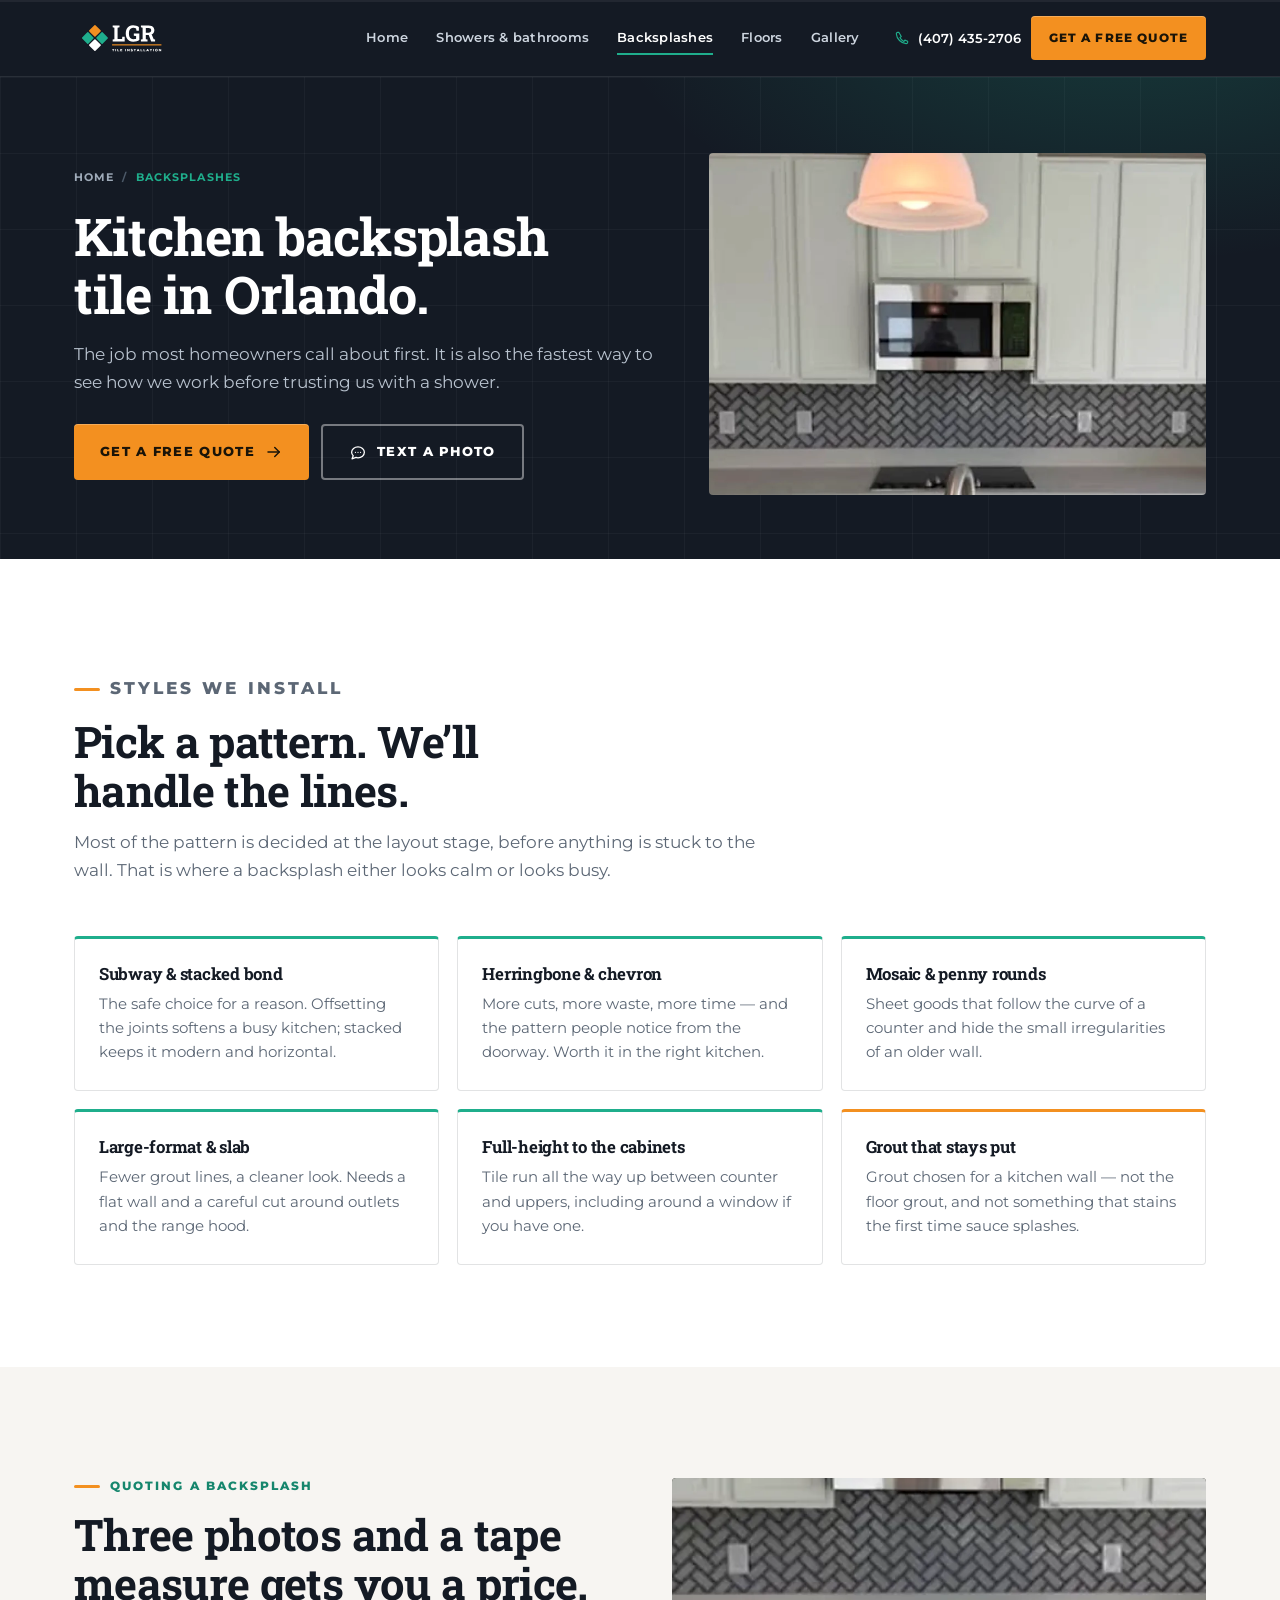
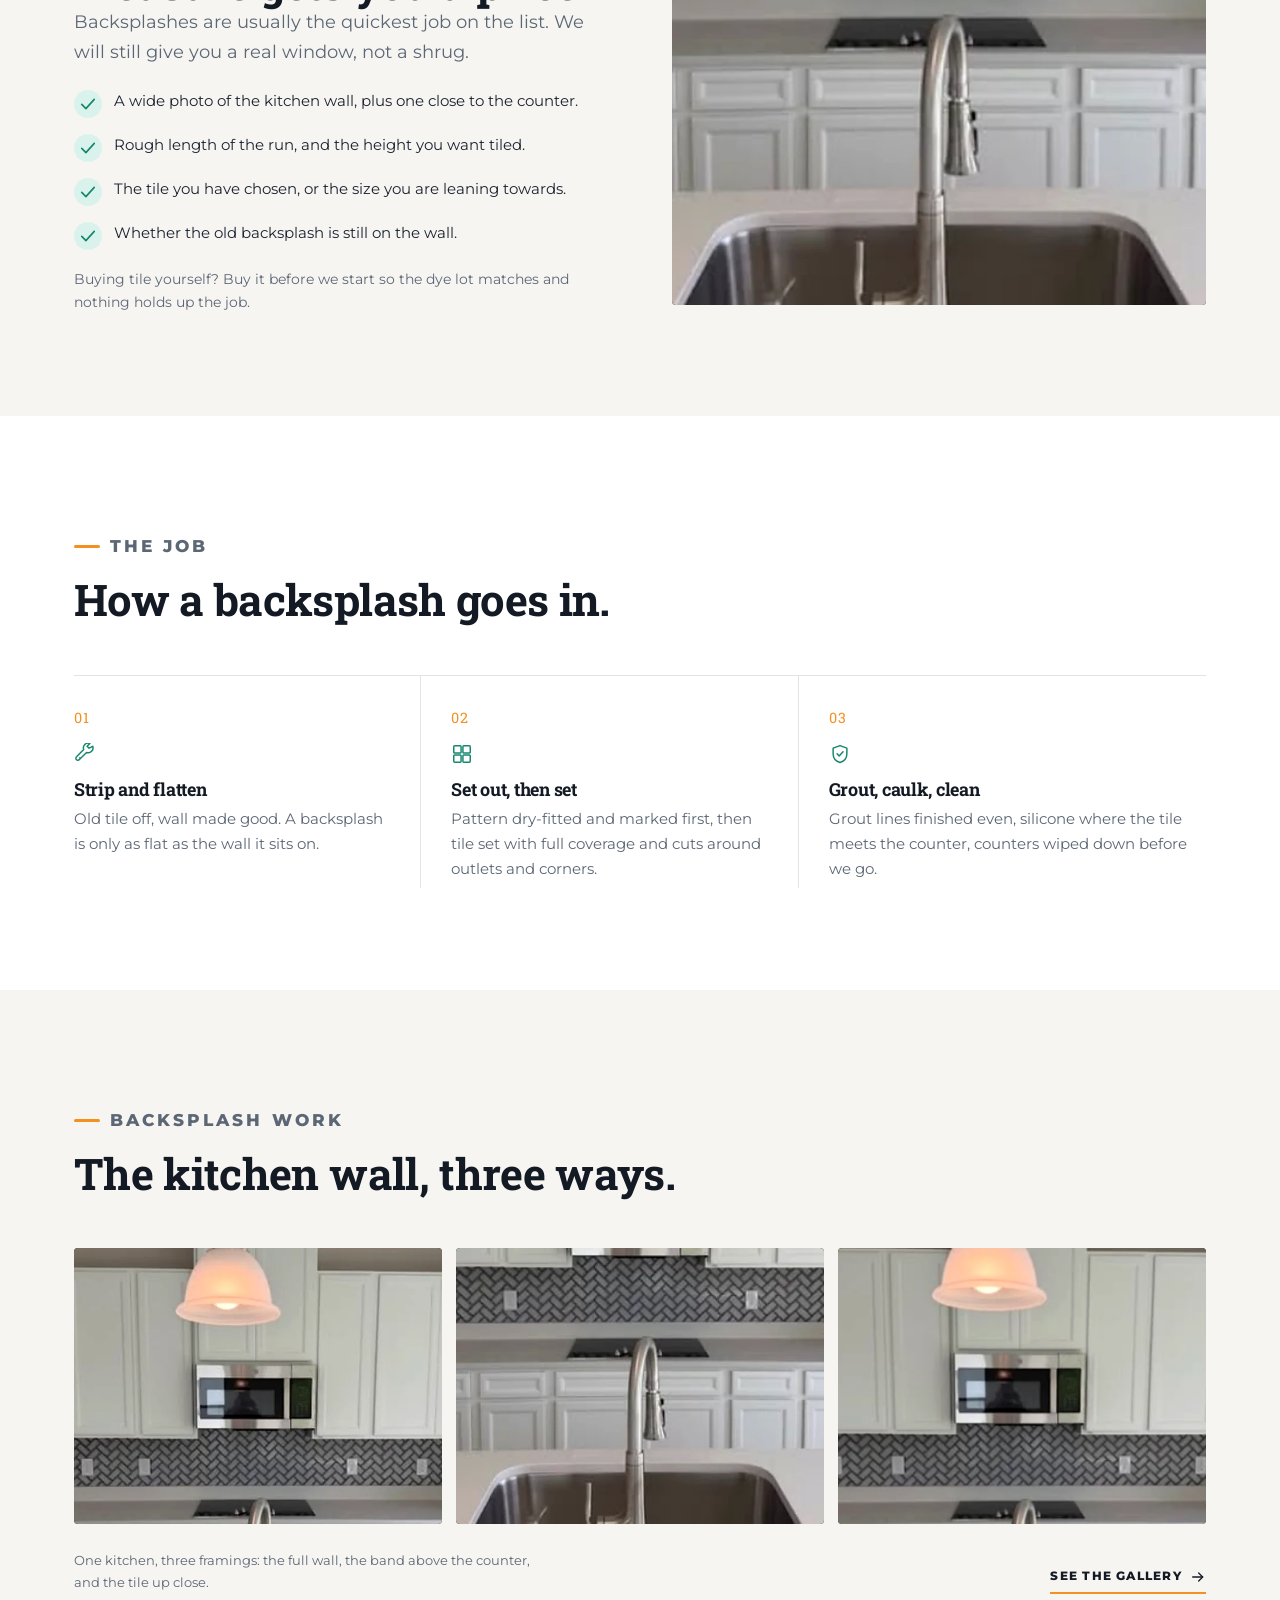
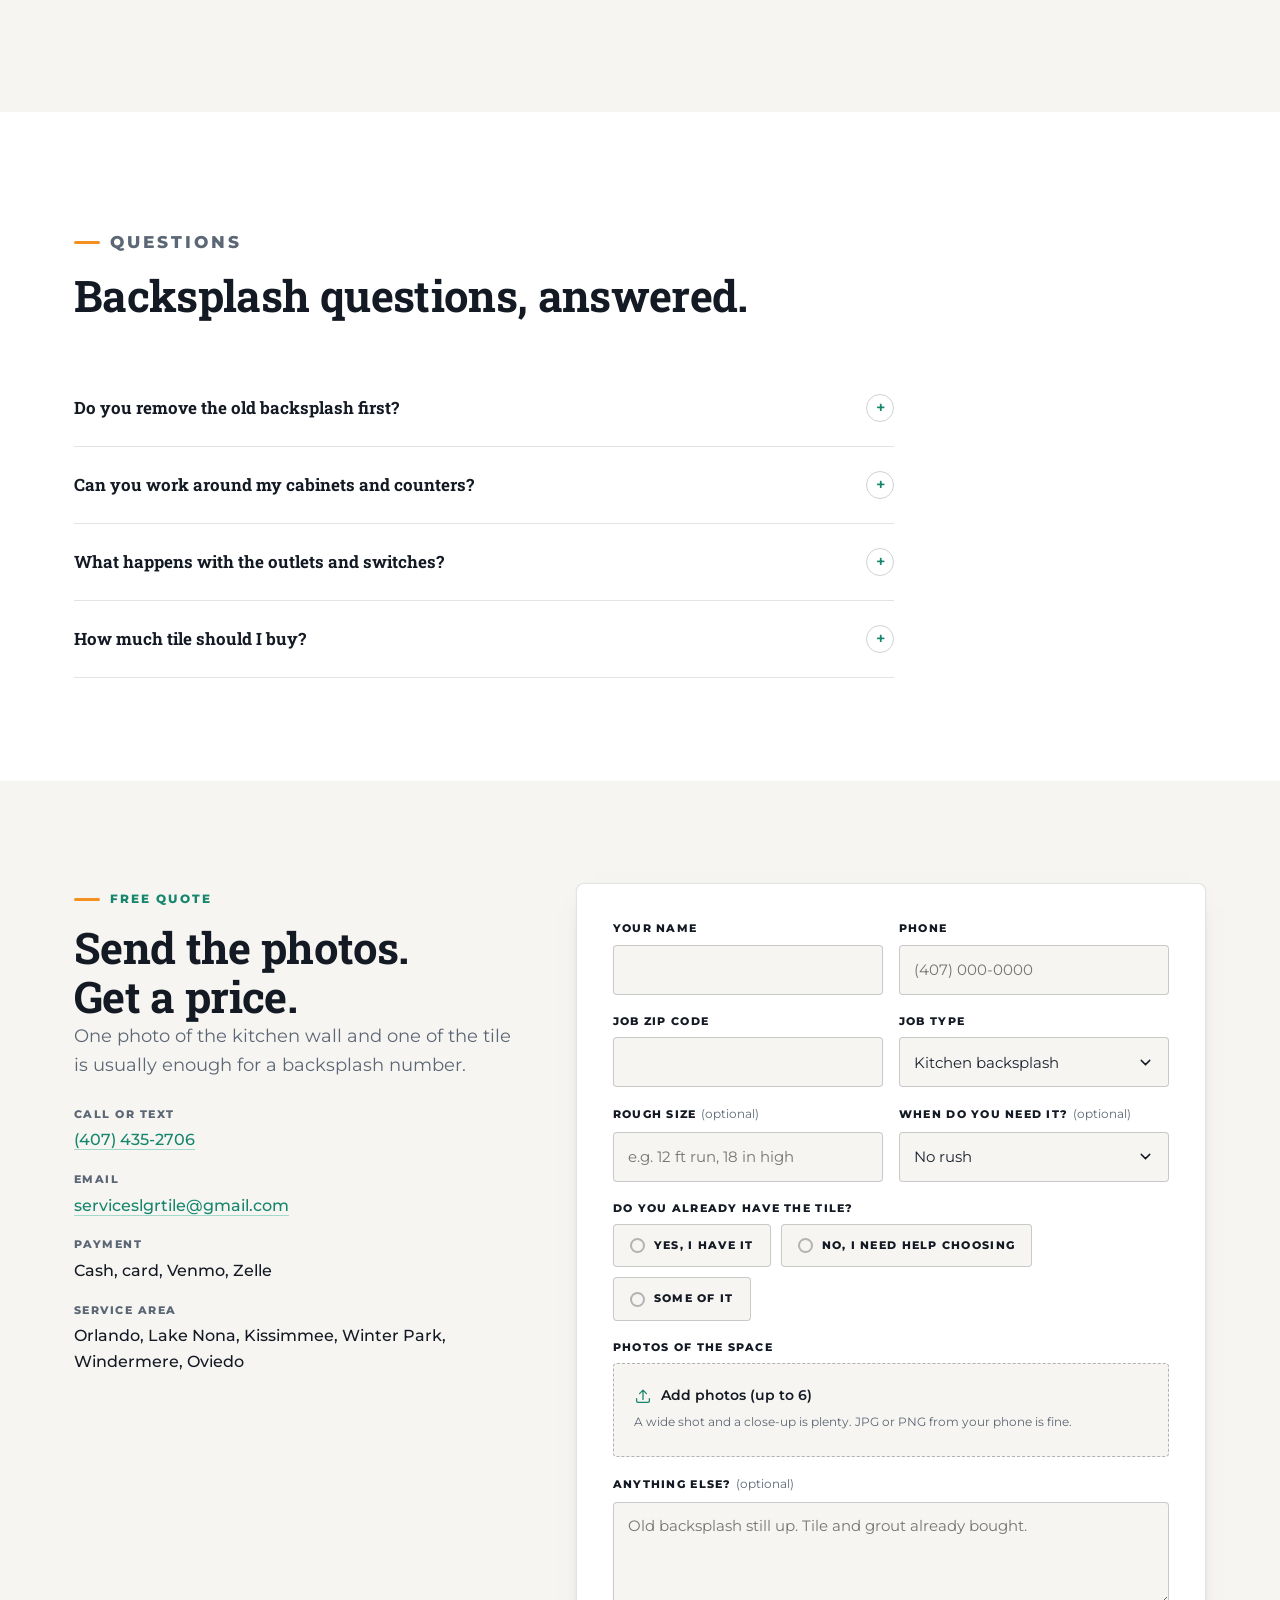
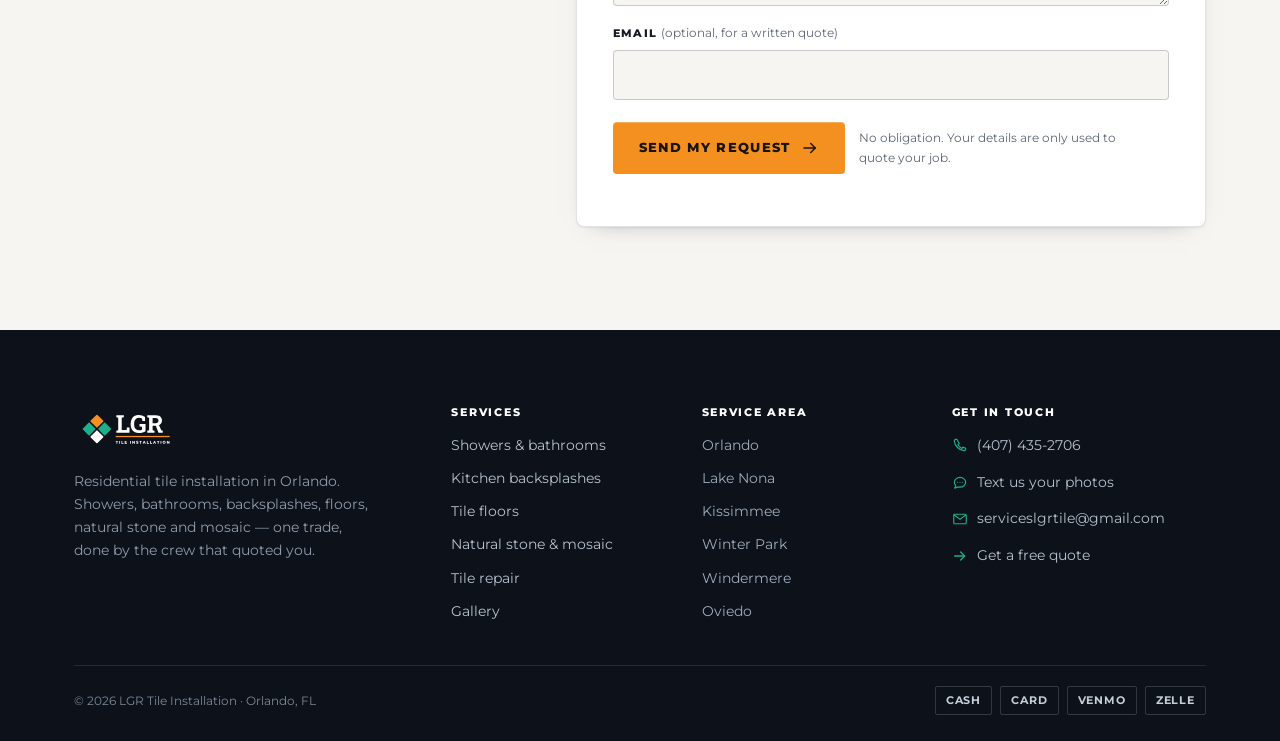
==== backsplashes/index.html @ 1f724a9e "Build the LGR Tile Installation site with its scroll-driven wall scene Seven static pages for an Orl" ====
<!doctype html>
<html lang="en">
<head>
  <meta charset="utf-8">
  <meta name="viewport" content="width=device-width, initial-scale=1">
  <title>Kitchen Backsplash Installation in Orlando, FL | LGR Tile</title>
  <meta name="description" content="Kitchen backsplash tile in Orlando — subway, stacked, herringbone and mosaic, set by a specialist tile crew. Fast quotes from photos, 4.9 stars on Thumbtack.">
  <link rel="canonical" href="https://lgrtileorlando.com/backsplashes/">
  <meta name="theme-color" content="#141a24">
  <link rel="icon" href="/assets/favicon.svg" type="image/svg+xml">
  <meta property="og:type" content="website">
  <meta property="og:site_name" content="LGR Tile Installation">
  <meta property="og:title" content="Kitchen Backsplash Installation in Orlando, FL | LGR Tile">
  <meta property="og:description" content="Subway, stacked, herringbone or mosaic — backsplashes set by a tile specialist in Orlando.">
  <meta property="og:url" content="https://lgrtileorlando.com/backsplashes/">
  <meta property="og:image" content="https://lgrtileorlando.com/assets/og.png">
  <meta name="twitter:card" content="summary_large_image">
  <link rel="preload" href="/assets/fonts/roboto-slab-var.woff2" as="font" type="font/woff2" crossorigin>
  <link rel="preload" href="/assets/fonts/montserrat-var.woff2" as="font" type="font/woff2" crossorigin>
  <link rel="stylesheet" href="/assets/styles.css">
  <link rel="stylesheet" href="/assets/pages.css">
  <link rel="stylesheet" href="/assets/motion.css">
  <script>document.documentElement.classList.add('js');</script>
  <script type="application/ld+json">
  {
    "@context": "https://schema.org",
    "@graph": [
      {
        "@type": "Service",
        "name": "Kitchen backsplash installation",
        "serviceType": "Kitchen backsplash tile installation",
        "provider": { "@type": "HomeAndConstructionBusiness", "name": "LGR Tile Installation", "telephone": "+1-407-435-2706", "url": "https://lgrtileorlando.com/" },
        "areaServed": [
          { "@type": "City", "name": "Orlando" },
          { "@type": "City", "name": "Lake Nona" },
          { "@type": "City", "name": "Kissimmee" },
          { "@type": "City", "name": "Winter Park" },
          { "@type": "City", "name": "Windermere" },
          { "@type": "City", "name": "Oviedo" }
        ],
        "url": "https://lgrtileorlando.com/backsplashes/"
      },
      {
        "@type": "BreadcrumbList",
        "itemListElement": [
          { "@type": "ListItem", "position": 1, "name": "Home", "item": "https://lgrtileorlando.com/" },
          { "@type": "ListItem", "position": 2, "name": "Backsplashes", "item": "https://lgrtileorlando.com/backsplashes/" }
        ]
      },
      {
        "@type": "FAQPage",
        "mainEntity": [
          {
            "@type": "Question",
            "name": "Do you remove the old backsplash first?",
            "acceptedAnswer": { "@type": "Answer", "text": "Yes. Old tile and adhesive come off, the wall is made good, and the new tile goes onto a flat surface. Tiling straight over old tile is a false economy and we do not do it." }
          },
          {
            "@type": "Question",
            "name": "Can you work around my cabinets and counters?",
            "acceptedAnswer": { "@type": "Answer", "text": "That is the normal job. The backsplash is fitted between the counter and the upper cabinets, with the cuts made to whatever is already there." }
          },
          {
            "@type": "Question",
            "name": "What happens with the outlets and switches?",
            "acceptedAnswer": { "@type": "Answer", "text": "The cover plates come off so the tile can be cut around the boxes accurately, then they go back on. Anything electrical beyond the covers is your electrician's job, not ours." }
          },
          {
            "@type": "Question",
            "name": "How much tile should I buy?",
            "acceptedAnswer": { "@type": "Answer", "text": "Buy a little more than the math says. Once the run is measured we will tell you the number to order, including the waste for cuts and a couple of spares for later." }
          }
        ]
      }
    ]
  }
  </script>
</head>
<body>
  <a class="skip-link" href="#main">Skip to content</a>

  <header class="site-header">
    <div class="wrap">
      <a class="brand" href="/" aria-label="LGR Tile Installation — home">
        <img src="/assets/logo-dark.svg" alt="LGR Tile Installation" width="499" height="220">
      </a>
      <nav class="nav" id="site-nav" aria-label="Main">
        <a href="/">Home</a>
        <a href="/showers-bathrooms/">Showers &amp; bathrooms</a>
        <a href="/backsplashes/" aria-current="page">Backsplashes</a>
        <a href="/floors/">Floors</a>
        <a href="/gallery/">Gallery</a>
        <a class="nav-cta btn btn--accent btn--sm" href="/quote/">Get a free quote</a>
      </nav>
      <div class="header-actions">
        <a class="header-phone" href="tel:+14074352706" data-loc="header">
          <svg class="icon" aria-hidden="true"><use href="/assets/sprite.svg#i-phone"></use></svg>
          (407) 435-2706
        </a>
        <a class="btn btn--accent btn--sm" href="/quote/">Get a free quote</a>
      </div>
      <button class="nav-toggle" type="button" aria-expanded="false" aria-controls="site-nav" aria-label="Open menu">
        <svg class="icon icon-menu" aria-hidden="true"><use href="/assets/sprite.svg#i-menu"></use></svg>
        <svg class="icon icon-close" aria-hidden="true"><use href="/assets/sprite.svg#i-close"></use></svg>
      </button>
    </div>
  </header>

  <main id="main">

    <section class="page-hero page-hero--split">
      <div class="wrap">
        <div>
          <nav class="crumbs" aria-label="Breadcrumb">
            <a href="/">Home</a><span class="sep">/</span><span aria-current="page">Backsplashes</span>
          </nav>
          <h1>Kitchen backsplash tile in Orlando.</h1>
          <p>The job most homeowners call about first. It is also the fastest way to see how we work before trusting us with a shower.</p>
          <div class="page-hero-actions">
            <a class="btn btn--accent" href="#quote">Get a free quote <svg class="icon" aria-hidden="true"><use href="/assets/sprite.svg#i-arrow"></use></svg></a>
            <a class="btn btn--ghost-light" href="sms:+14074352706" data-loc="page-hero">
              <svg class="icon" aria-hidden="true"><use href="/assets/sprite.svg#i-chat"></use></svg>
              Text a photo
            </a>
          </div>
        </div>
        <figure class="shot shot--tall" data-photo="backsplash-hero" data-alt="Herringbone mosaic kitchen backsplash in a white kitchen">
          <span class="shot-label"><span class="tile-dot" aria-hidden="true"></span>Kitchen backsplash</span>
        </figure>
      </div>
    </section>

    <section class="section">
      <div class="wrap">
        <div class="section-head reveal">
          <p class="eyebrow">Styles we install</p>
          <h2 class="h2">Pick a pattern. We&rsquo;ll handle the lines.</h2>
          <p>Most of the pattern is decided at the layout stage, before anything is stuck to the wall. That is where a backsplash either looks calm or looks busy.</p>
        </div>
        <div class="detail-grid">
          <article class="detail reveal">
            <h3>Subway &amp; stacked bond</h3>
            <p>The safe choice for a reason. Offsetting the joints softens a busy kitchen; stacked keeps it modern and horizontal.</p>
          </article>
          <article class="detail reveal">
            <h3>Herringbone &amp; chevron</h3>
            <p>More cuts, more waste, more time — and the pattern people notice from the doorway. Worth it in the right kitchen.</p>
          </article>
          <article class="detail reveal">
            <h3>Mosaic &amp; penny rounds</h3>
            <p>Sheet goods that follow the curve of a counter and hide the small irregularities of an older wall.</p>
          </article>
          <article class="detail reveal">
            <h3>Large-format &amp; slab</h3>
            <p>Fewer grout lines, a cleaner look. Needs a flat wall and a careful cut around outlets and the range hood.</p>
          </article>
          <article class="detail reveal">
            <h3>Full-height to the cabinets</h3>
            <p>Tile run all the way up between counter and uppers, including around a window if you have one.</p>
          </article>
          <article class="detail reveal detail--accent">
            <h3>Grout that stays put</h3>
            <p>Grout chosen for a kitchen wall — not the floor grout, and not something that stains the first time sauce splashes.</p>
          </article>
        </div>
      </div>
    </section>

    <section class="section section--paper">
      <div class="wrap split">
        <div class="reveal">
          <p class="eyebrow">Quoting a backsplash</p>
          <h2 class="h2">Three photos and a tape measure gets you a price.</h2>
          <p class="lede">Backsplashes are usually the quickest job on the list. We will still give you a real window, not a shrug.</p>
          <ul class="checks">
            <li><svg class="icon" aria-hidden="true"><use href="/assets/sprite.svg#i-check"></use></svg><span>A wide photo of the kitchen wall, plus one close to the counter.</span></li>
            <li><svg class="icon" aria-hidden="true"><use href="/assets/sprite.svg#i-check"></use></svg><span>Rough length of the run, and the height you want tiled.</span></li>
            <li><svg class="icon" aria-hidden="true"><use href="/assets/sprite.svg#i-check"></use></svg><span>The tile you have chosen, or the size you are leaning towards.</span></li>
            <li><svg class="icon" aria-hidden="true"><use href="/assets/sprite.svg#i-check"></use></svg><span>Whether the old backsplash is still on the wall.</span></li>
          </ul>
          <p class="area-note">Buying tile yourself? Buy it before we start so the dye lot matches and nothing holds up the job.</p>
        </div>
        <div class="split-media reveal">
          <figure class="shot shot--gold" data-photo="backsplash-styles" data-alt="Herringbone mosaic band above a kitchen counter">
            <span class="shot-label"><span class="tile-dot" aria-hidden="true"></span>Herringbone mosaic</span>
          </figure>
        </div>
      </div>
    </section>

    <section class="section">
      <div class="wrap">
        <div class="section-head reveal">
          <p class="eyebrow">The job</p>
          <h2 class="h2">How a backsplash goes in.</h2>
        </div>
        <div class="steps">
          <article class="step reveal">
            <svg class="icon" aria-hidden="true"><use href="/assets/sprite.svg#i-repair"></use></svg>
            <h3>Strip and flatten</h3>
            <p>Old tile off, wall made good. A backsplash is only as flat as the wall it sits on.</p>
          </article>
          <article class="step reveal">
            <svg class="icon" aria-hidden="true"><use href="/assets/sprite.svg#i-tile"></use></svg>
            <h3>Set out, then set</h3>
            <p>Pattern dry-fitted and marked first, then tile set with full coverage and cuts around outlets and corners.</p>
          </article>
          <article class="step reveal">
            <svg class="icon" aria-hidden="true"><use href="/assets/sprite.svg#i-shield"></use></svg>
            <h3>Grout, caulk, clean</h3>
            <p>Grout lines finished even, silicone where the tile meets the counter, counters wiped down before we go.</p>
          </article>
        </div>
      </div>
    </section>

    <section class="section section--paper">
      <div class="wrap">
        <div class="section-head reveal">
          <p class="eyebrow">Backsplash work</p>
          <h2 class="h2">The kitchen wall, three ways.</h2>
        </div>
        <div class="gallery-grid">
          <figure class="shot" data-photo="bs-1" data-alt="Herringbone mosaic backsplash across a white kitchen wall"><span class="shot-label"><span class="tile-dot" aria-hidden="true"></span>Herringbone backsplash</span></figure>
          <figure class="shot shot--gold" data-photo="bs-2" data-alt="Herringbone tile band between counter and upper cabinets"><span class="shot-label"><span class="tile-dot" aria-hidden="true"></span>Tile detail</span></figure>
          <figure class="shot" data-photo="bs-3" data-alt="Herringbone backsplash below the microwave and upper cabinets"><span class="shot-label"><span class="tile-dot" aria-hidden="true"></span>Kitchen wall</span></figure>
        </div>
        <div class="work-foot">
          <p class="work-note">One kitchen, three framings: the full wall, the band above the counter, and the tile up close.</p>
          <a class="text-link" href="/gallery/">See the gallery <svg class="icon" aria-hidden="true"><use href="/assets/sprite.svg#i-arrow"></use></svg></a>
        </div>
      </div>
    </section>

    <section class="section">
      <div class="wrap">
        <div class="section-head reveal">
          <p class="eyebrow">Questions</p>
          <h2 class="h2">Backsplash questions, answered.</h2>
        </div>
        <div class="faq reveal">
          <details>
            <summary>Do you remove the old backsplash first?</summary>
            <div class="faq-body"><p>Yes. Old tile and adhesive come off, the wall is made good, and the new tile goes onto a flat surface. Tiling straight over old tile is a false economy and we do not do it.</p></div>
          </details>
          <details>
            <summary>Can you work around my cabinets and counters?</summary>
            <div class="faq-body"><p>That is the normal job. The backsplash is fitted between the counter and the upper cabinets, with the cuts made to whatever is already there.</p></div>
          </details>
          <details>
            <summary>What happens with the outlets and switches?</summary>
            <div class="faq-body"><p>The cover plates come off so the tile can be cut around the boxes accurately, then they go back on. Anything electrical beyond the covers is your electrician&rsquo;s job, not ours.</p></div>
          </details>
          <details>
            <summary>How much tile should I buy?</summary>
            <div class="faq-body"><p>Buy a little more than the math says. Once the run is measured we will tell you the number to order, including the waste for cuts and a couple of spares for later.</p></div>
          </details>
        </div>
      </div>
    </section>

    <section class="section section--paper" id="quote">
      <div class="wrap">
        <div class="quote-shell">
          <div class="quote-aside reveal">
            <p class="eyebrow">Free quote</p>
            <h2 class="h2">Send the photos. Get a price.</h2>
            <p class="lede">One photo of the kitchen wall and one of the tile is usually enough for a backsplash number.</p>
            <dl>
              <div><dt>Call or text</dt><dd><a href="tel:+14074352706" data-loc="quote-aside">(407) 435-2706</a></dd></div>
              <div><dt>Email</dt><dd><a href="mailto:serviceslgrtile@gmail.com">serviceslgrtile@gmail.com</a></dd></div>
              <div><dt>Payment</dt><dd>Cash, card, Venmo, Zelle</dd></div>
              <div><dt>Service area</dt><dd>Orlando, Lake Nona, Kissimmee, Winter Park, Windermere, Oviedo</dd></div>
            </dl>
          </div>

          <form class="form-card reveal" data-quote-form novalidate>
            <div class="form-grid">
              <div class="field">
                <label for="name">Your name</label>
                <input id="name" name="name" type="text" autocomplete="name" required>
                <span class="field-error" aria-live="polite"></span>
              </div>
              <div class="field">
                <label for="phone">Phone</label>
                <input id="phone" name="phone" type="tel" inputmode="tel" autocomplete="tel" placeholder="(407) 000-0000" required>
                <span class="field-error" aria-live="polite"></span>
              </div>
              <div class="field">
                <label for="zip">Job ZIP code</label>
                <input id="zip" name="zip" type="text" inputmode="numeric" maxlength="5" autocomplete="postal-code" required>
                <span class="field-error" aria-live="polite"></span>
              </div>
              <div class="field">
                <label for="jobType">Job type</label>
                <select id="jobType" name="jobType" required>
                  <option>Shower</option>
                  <option>Bathroom floor or walls</option>
                  <option selected>Kitchen backsplash</option>
                  <option>Tile floor</option>
                  <option>Natural stone or mosaic</option>
                  <option>Tile repair or matching</option>
                  <option>Not sure yet</option>
                </select>
                <span class="field-error" aria-live="polite"></span>
              </div>
              <div class="field">
                <label for="size">Rough size <span class="hint">(optional)</span></label>
                <input id="size" name="size" type="text" placeholder="e.g. 12 ft run, 18 in high">
              </div>
              <div class="field">
                <label for="timing">When do you need it? <span class="hint">(optional)</span></label>
                <select id="timing" name="timing">
                  <option value="">No rush</option>
                  <option>As soon as possible</option>
                  <option>Within a month</option>
                  <option>One to three months</option>
                  <option>Just planning and pricing</option>
                </select>
              </div>
              <div class="field field--full" data-group="haveTile">
                <label id="haveTileLabelB">Do you already have the tile?</label>
                <div class="choice-row" role="radiogroup" aria-labelledby="haveTileLabelB">
                  <label class="choice"><input type="radio" name="haveTile" value="Yes"><span>Yes, I have it</span></label>
                  <label class="choice"><input type="radio" name="haveTile" value="No"><span>No, I need help choosing</span></label>
                  <label class="choice"><input type="radio" name="haveTile" value="Partly"><span>Some of it</span></label>
                </div>
                <span class="field-error" aria-live="polite"></span>
              </div>
              <div class="field field--full">
                <label for="photos">Photos of the space</label>
                <span class="file-drop">
                  <input id="photos" name="photos" type="file" accept="image/*" multiple>
                  <span class="file-title"><svg class="icon" aria-hidden="true"><use href="/assets/sprite.svg#i-upload"></use></svg>Add photos (up to 6)</span>
                  <span class="file-hint">A wide shot and a close-up is plenty. JPG or PNG from your phone is fine.</span>
                  <span class="file-list" aria-live="polite"></span>
                </span>
              </div>
              <div class="field field--full">
                <label for="message">Anything else? <span class="hint">(optional)</span></label>
                <textarea id="message" name="message" placeholder="Old backsplash still up. Tile and grout already bought."></textarea>
              </div>
              <div class="field field--full">
                <label for="email">Email <span class="hint">(optional, for a written quote)</span></label>
                <input id="email" name="email" type="email" autocomplete="email">
                <span class="field-error" aria-live="polite"></span>
              </div>
              <div class="hp-field" aria-hidden="true">
                <label for="company_website">Leave this empty</label>
                <input id="company_website" name="company_website" type="text" tabindex="-1" autocomplete="off">
              </div>
            </div>
            <div class="form-foot">
              <button class="btn btn--accent" type="submit">Send my request <svg class="icon" aria-hidden="true"><use href="/assets/sprite.svg#i-arrow"></use></svg></button>
              <p class="form-note">No obligation. Your details are only used to quote your job.</p>
            </div>
            <p class="form-status" role="status" aria-live="polite"></p>
          </form>
        </div>
      </div>
    </section>

  </main>

  <footer class="site-footer">
    <div class="wrap">
      <div class="footer-grid">
        <div class="footer-brand">
          <img src="/assets/logo-dark.svg" alt="LGR Tile Installation" width="499" height="220">
          <p>Residential tile installation in Orlando. Showers, bathrooms, backsplashes, floors, natural stone and mosaic — one trade, done by the crew that quoted you.</p>
        </div>
        <div>
          <h4>Services</h4>
          <ul>
            <li><a href="/showers-bathrooms/">Showers &amp; bathrooms</a></li>
            <li><a href="/backsplashes/">Kitchen backsplashes</a></li>
            <li><a href="/floors/">Tile floors</a></li>
            <li><a href="/floors/#stone">Natural stone &amp; mosaic</a></li>
            <li><a href="/quote/#repair">Tile repair</a></li>
            <li><a href="/gallery/">Gallery</a></li>
          </ul>
        </div>
        <div>
          <h4>Service area</h4>
          <ul>
            <li>Orlando</li>
            <li>Lake Nona</li>
            <li>Kissimmee</li>
            <li>Winter Park</li>
            <li>Windermere</li>
            <li>Oviedo</li>
          </ul>
        </div>
        <div class="footer-contact">
          <h4>Get in touch</h4>
          <ul>
            <li><a href="tel:+14074352706" data-loc="footer"><svg class="icon" aria-hidden="true"><use href="/assets/sprite.svg#i-phone"></use></svg>(407) 435-2706</a></li>
            <li><a href="sms:+14074352706" data-loc="footer"><svg class="icon" aria-hidden="true"><use href="/assets/sprite.svg#i-chat"></use></svg>Text us your photos</a></li>
            <li><a href="mailto:serviceslgrtile@gmail.com"><svg class="icon" aria-hidden="true"><use href="/assets/sprite.svg#i-mail"></use></svg>serviceslgrtile@gmail.com</a></li>
            <li><a href="/quote/"><svg class="icon" aria-hidden="true"><use href="/assets/sprite.svg#i-arrow"></use></svg>Get a free quote</a></li>
          </ul>
        </div>
      </div>
      <div class="footer-bottom">
        <p>&copy; <span id="year">2026</span> LGR Tile Installation &middot; Orlando, FL</p>
        <div class="pay-list"><span>Cash</span><span>Card</span><span>Venmo</span><span>Zelle</span></div>
      </div>
    </div>
  </footer>

  <div class="mobile-bar">
    <a class="bar-call" href="tel:+14074352706" data-loc="mobile-bar">
      <svg class="icon" aria-hidden="true"><use href="/assets/sprite.svg#i-phone"></use></svg>Call
    </a>
    <a class="bar-quote" href="/quote/">
      <svg class="icon" aria-hidden="true"><use href="/assets/sprite.svg#i-chat"></use></svg>Get a quote
    </a>
  </div>

  <script src="/assets/motion.js" defer></script>
  <script src="/assets/site.js" defer></script>
</body>
</html>
---- assets/styles.css ----
/* LGR Tile Installation — shared styles
   Palette and type per the October 2026 brief. No frameworks, no build step. */

@font-face {
  font-family: 'Montserrat';
  src: url('/assets/fonts/montserrat-var.woff2') format('woff2-variations');
  font-weight: 100 900;
  font-style: normal;
  font-display: swap;
}
@font-face {
  font-family: 'Roboto Slab';
  src: url('/assets/fonts/roboto-slab-var.woff2') format('woff2-variations');
  font-weight: 100 900;
  font-style: normal;
  font-display: swap;
}

:root {
  --navy: #141a24;
  --navy-deep: #0d121a;
  --navy-soft: #1e2836;
  --teal: #1fae8c;
  --teal-dark: #16866d;
  --teal-soft: #d9f3ec;
  --orange: #f39020;
  --orange-dark: #d97a0c;
  --paper: #f7f5f2;
  --white: #ffffff;
  --ink: #1b2330;
  --muted: #5c6775;
  --muted-light: #a9b4c2;
  --line: rgba(20, 26, 36, 0.12);
  --line-strong: rgba(20, 26, 36, 0.2);
  --line-dark: rgba(255, 255, 255, 0.14);

  --slab: 'Roboto Slab', Georgia, 'Times New Roman', serif;
  --sans: 'Montserrat', -apple-system, BlinkMacSystemFont, 'Segoe UI', Arial, sans-serif;

  --wrap: 1180px;
  --radius: 4px;
  --radius-lg: 8px;
  --shadow-sm: 0 1px 2px rgba(13, 18, 26, 0.06), 0 8px 24px -18px rgba(13, 18, 26, 0.5);
  --shadow-md: 0 2px 6px rgba(13, 18, 26, 0.07), 0 26px 50px -34px rgba(13, 18, 26, 0.6);
  --ease: cubic-bezier(0.22, 0.61, 0.36, 1);
}

/* ---------- reset ---------- */

*,
*::before,
*::after { box-sizing: border-box; }

html {
  -webkit-text-size-adjust: 100%;
  scroll-behavior: smooth;
  scroll-padding-top: 96px;
}

body {
  margin: 0;
  background: var(--white);
  color: var(--ink);
  font-family: var(--sans);
  font-size: 1rem;
  font-weight: 400;
  line-height: 1.65;
  -webkit-font-smoothing: antialiased;
  text-rendering: optimizeLegibility;
}

body.nav-open { overflow: hidden; }

img,
svg,
video { max-width: 100%; display: block; }

img { height: auto; }

a { color: var(--teal-dark); text-decoration-thickness: 1px; text-underline-offset: 3px; }
a:hover { color: var(--navy); }

h1, h2, h3, h4 {
  font-family: var(--slab);
  font-weight: 700;
  line-height: 1.12;
  letter-spacing: -0.015em;
  margin: 0;
  color: var(--navy);
  text-wrap: balance;
}

p { margin: 0 0 1rem; }
p:last-child { margin-bottom: 0; }

figure, blockquote, dl, dd { margin: 0; }

ul, ol { margin: 0; padding: 0; }

button { font: inherit; color: inherit; }

:focus-visible {
  outline: 3px solid var(--orange);
  outline-offset: 3px;
  border-radius: 2px;
}

::selection { background: var(--teal); color: #fff; }

.skip-link {
  position: absolute;
  left: 12px;
  top: -80px;
  z-index: 200;
  background: var(--orange);
  color: var(--navy);
  font-weight: 800;
  font-size: 0.8rem;
  letter-spacing: 0.06em;
  text-transform: uppercase;
  padding: 12px 18px;
  text-decoration: none;
  border-radius: var(--radius);
  transition: top 0.2s var(--ease);
}
.skip-link:focus { top: 12px; color: var(--navy); }

.sr-only {
  position: absolute;
  width: 1px; height: 1px;
  padding: 0; margin: -1px;
  overflow: hidden;
  clip: rect(0 0 0 0);
  white-space: nowrap;
  border: 0;
}

/* ---------- layout ---------- */

.wrap {
  width: 100%;
  max-width: var(--wrap);
  margin-inline: auto;
  padding-inline: 24px;
}

.section { padding-block: clamp(64px, 8vw, 112px); }
.section--tight { padding-block: clamp(44px, 5vw, 72px); }
.section--paper { background: var(--paper); }
.section--navy { background: var(--navy); color: #dfe4ea; }
.section--navy h1,
.section--navy h2,
.section--navy h3 { color: #fff; }

.section-head { max-width: 720px; margin-bottom: clamp(32px, 4vw, 52px); }
.section-head--center { margin-inline: auto; text-align: center; }
.section-head p { margin-top: 14px; color: var(--muted); font-size: 1.06rem; }
.section--navy .section-head p { color: #b9c2cd; }

.eyebrow {
  display: inline-flex;
  align-items: center;
  gap: 10px;
  font-size: 0.72rem;
  font-weight: 800;
  letter-spacing: 0.18em;
  text-transform: uppercase;
  color: var(--teal-dark);
  margin: 0 0 14px;
}
.eyebrow::before {
  content: '';
  width: 26px;
  height: 3px;
  background: var(--orange);
  border-radius: 2px;
}
.section--navy .eyebrow { color: var(--teal); }

.h1 { font-size: clamp(2.3rem, 5.4vw, 4.05rem); }
.h2 { font-size: clamp(1.85rem, 3.4vw, 2.75rem); }
.h3 { font-size: clamp(1.2rem, 1.8vw, 1.45rem); }

.lede {
  font-size: clamp(1.02rem, 1.4vw, 1.16rem);
  color: var(--muted);
  max-width: 62ch;
}
.section--navy .lede { color: #b9c2cd; }

.rule {
  height: 1px;
  background: var(--line);
  border: 0;
  margin-block: 0;
}

/* ---------- buttons ---------- */

.btn {
  --btn-bg: var(--teal);
  --btn-fg: #fff;
  display: inline-flex;
  align-items: center;
  justify-content: center;
  gap: 10px;
  padding: 15px 26px;
  min-height: 52px;
  background: var(--btn-bg);
  color: var(--btn-fg);
  font-size: 0.82rem;
  font-weight: 800;
  letter-spacing: 0.1em;
  text-transform: uppercase;
  text-decoration: none;
  border: 0;
  border-radius: var(--radius);
  cursor: pointer;
  transition: transform 0.18s var(--ease), background-color 0.18s var(--ease), box-shadow 0.18s var(--ease);
  box-shadow: 0 1px 0 rgba(255, 255, 255, 0.25) inset;
}
.btn:hover {
  background: var(--teal-dark);
  color: #fff;
  transform: translateY(-1px);
  box-shadow: var(--shadow-md);
}
.btn:active { transform: translateY(0); }

.btn--accent { --btn-bg: var(--orange); --btn-fg: #1a1408; }
.btn--accent:hover { background: var(--orange-dark); color: #1a1408; }

.btn--navy { --btn-bg: var(--navy); --btn-fg: #fff; }
.btn--navy:hover { background: var(--navy-soft); color: #fff; }

.btn--ghost {
  background: transparent;
  color: var(--navy);
  border: 2px solid var(--line-strong);
  box-shadow: none;
}
.btn--ghost:hover { background: var(--navy); border-color: var(--navy); color: #fff; }

.btn--ghost-light {
  background: transparent;
  color: #fff;
  border: 2px solid rgba(255, 255, 255, 0.42);
  box-shadow: none;
}
.btn--ghost-light:hover { background: #fff; border-color: #fff; color: var(--navy); }

.btn--sm { min-height: 44px; padding: 11px 18px; font-size: 0.72rem; }
.btn--block { width: 100%; }

.btn .icon { width: 18px; height: 18px; }

.text-link {
  display: inline-flex;
  align-items: center;
  gap: 8px;
  font-size: 0.78rem;
  font-weight: 800;
  letter-spacing: 0.1em;
  text-transform: uppercase;
  text-decoration: none;
  color: var(--navy);
  border-bottom: 2px solid var(--orange);
  padding-bottom: 5px;
}
.text-link:hover { color: var(--teal-dark); }
.text-link .icon { width: 16px; height: 16px; transition: transform 0.18s var(--ease); }
.text-link:hover .icon { transform: translateX(3px); }

.icon { width: 20px; height: 20px; flex: none; fill: none; stroke: currentColor; stroke-width: 1.7; stroke-linecap: round; stroke-linejoin: round; }

/* ---------- header ---------- */

.site-header {
  position: sticky;
  top: 0;
  z-index: 100;
  background: var(--navy);
  color: #fff;
  border-bottom: 1px solid rgba(255, 255, 255, 0.09);
}
.site-header.is-scrolled { box-shadow: 0 12px 30px -22px rgba(0, 0, 0, 0.9); }

.site-header .wrap {
  display: flex;
  align-items: center;
  gap: 22px;
  min-height: 76px;
}

.brand { display: block; flex: none; }
.brand img { height: 42px; width: auto; }

.nav {
  display: flex;
  align-items: center;
  gap: 4px;
  margin-left: auto;
  font-size: 0.8rem;
  font-weight: 600;
  letter-spacing: 0.02em;
}
.nav a {
  position: relative;
  padding: 10px 12px;
  color: #cdd5df;
  text-decoration: none;
  border-radius: 3px;
  white-space: nowrap;
}
.nav a:hover { color: #fff; background: rgba(255, 255, 255, 0.06); }
.nav a[aria-current='page'] { color: #fff; }
.nav a[aria-current='page']::after {
  content: '';
  position: absolute;
  left: 12px;
  right: 12px;
  bottom: 4px;
  height: 2px;
  background: var(--teal);
}

.header-actions { display: flex; align-items: center; gap: 10px; flex: none; }
.nav .nav-cta { display: none; }
.header-phone {
  display: inline-flex;
  align-items: center;
  gap: 8px;
  color: #fff;
  font-size: 0.84rem;
  font-weight: 600;
  text-decoration: none;
  white-space: nowrap;
}
.header-phone:hover { color: var(--teal); }
.header-phone .icon { width: 16px; height: 16px; color: var(--teal); }

.nav-toggle {
  display: none;
  margin-left: auto;
  width: 46px;
  height: 46px;
  align-items: center;
  justify-content: center;
  background: transparent;
  border: 1px solid rgba(255, 255, 255, 0.24);
  border-radius: var(--radius);
  cursor: pointer;
  color: #fff;
}
.nav-toggle .icon { width: 22px; height: 22px; }
.nav-toggle .icon-close { display: none; }
.site-header.nav-open .nav-toggle .icon-menu { display: none; }
.site-header.nav-open .nav-toggle .icon-close { display: block; }

@media (max-width: 1080px) {
  .nav { gap: 0; font-size: 0.76rem; }
  .nav a { padding: 10px 9px; }
  .header-actions .btn { display: none; }
}

@media (max-width: 900px) {
  .site-header .wrap { min-height: 66px; }
  .brand img { height: 34px; }
  .nav-toggle { display: inline-flex; }
  .header-phone { display: none; }
  .nav {
    position: fixed;
    inset: 66px 0 auto;
    flex-direction: column;
    align-items: stretch;
    gap: 0;
    padding: 10px 18px 26px;
    margin: 0;
    background: var(--navy);
    border-bottom: 1px solid rgba(255, 255, 255, 0.12);
    max-height: calc(100vh - 66px);
    overflow-y: auto;
    transform: translateY(-8px);
    opacity: 0;
    visibility: hidden;
    transition: opacity 0.2s var(--ease), transform 0.2s var(--ease), visibility 0.2s;
    font-size: 0.95rem;
  }
  .site-header.nav-open .nav {
    opacity: 1;
    visibility: visible;
    transform: none;
  }
  .nav a {
    padding: 15px 6px;
    border-bottom: 1px solid rgba(255, 255, 255, 0.1);
    border-radius: 0;
  }
  .nav a[aria-current='page']::after { left: 6px; right: auto; width: 22px; bottom: 10px; }
  .nav .nav-cta {
    display: inline-flex;
    justify-content: center;
    margin-top: 16px;
    border-bottom: 0;
  }
}

/* ---------- hero ---------- */

.hero {
  position: relative;
  background: var(--navy);
  color: #dfe4ea;
  overflow: hidden;
}
.hero::before {
  content: '';
  position: absolute;
  inset: 0;
  background:
    radial-gradient(1100px 620px at 78% -10%, rgba(31, 174, 140, 0.22), transparent 62%),
    radial-gradient(760px 480px at 8% 108%, rgba(243, 144, 32, 0.14), transparent 66%);
  pointer-events: none;
}
.hero .wrap {
  position: relative;
  display: grid;
  grid-template-columns: minmax(0, 1.06fr) minmax(0, 0.94fr);
  gap: clamp(32px, 5vw, 72px);
  align-items: center;
  padding-block: clamp(48px, 7vw, 96px);
}

.hero-eyebrow {
  display: inline-flex;
  align-items: center;
  gap: 10px;
  padding: 7px 14px 7px 10px;
  margin-bottom: 22px;
  background: rgba(255, 255, 255, 0.07);
  border: 1px solid rgba(255, 255, 255, 0.12);
  border-radius: 999px;
  font-size: 0.7rem;
  font-weight: 800;
  letter-spacing: 0.14em;
  text-transform: uppercase;
  color: #fff;
}
.hero-eyebrow .dot {
  width: 8px; height: 8px;
  border-radius: 50%;
  background: var(--teal);
  box-shadow: 0 0 0 4px rgba(31, 174, 140, 0.2);
}

.hero h1 {
  color: #fff;
  font-size: clamp(2.35rem, 5.2vw, 4rem);
  line-height: 1.06;
  letter-spacing: -0.02em;
}
.hero h1 em {
  font-style: normal;
  color: var(--teal);
}
.hero-sub {
  margin-top: 22px;
  font-size: clamp(1rem, 1.4vw, 1.13rem);
  line-height: 1.7;
  color: #b7c1cd;
  max-width: 54ch;
}
.hero-actions {
  display: flex;
  flex-wrap: wrap;
  gap: 12px;
  margin-top: 30px;
}
.hero-meta {
  display: flex;
  flex-wrap: wrap;
  gap: 10px 22px;
  margin-top: 26px;
  font-size: 0.78rem;
  color: #99a5b3;
}
.hero-meta span { display: inline-flex; align-items: center; gap: 8px; }
.hero-meta .icon { width: 15px; height: 15px; color: var(--teal); }

.hero-art { position: relative; }

.hero-badge {
  position: absolute;
  left: -14px;
  bottom: 20px;
  z-index: 3;
  display: flex;
  align-items: center;
  gap: 12px;
  padding: 12px 18px 12px 14px;
  background: var(--paper);
  color: var(--navy);
  border-radius: var(--radius);
  box-shadow: 0 18px 40px -18px rgba(0, 0, 0, 0.75);
}
.hero-badge strong {
  font-family: var(--slab);
  font-size: 1.5rem;
  line-height: 1;
  display: block;
}
.hero-badge span { font-size: 0.68rem; font-weight: 800; letter-spacing: 0.12em; text-transform: uppercase; color: var(--muted); }
.hero-badge .stars { color: var(--orange); font-size: 0.82rem; letter-spacing: 0.12em; line-height: 1.2; }

@media (max-width: 900px) {
  .hero .wrap { grid-template-columns: minmax(0, 1fr); padding-block: 40px 56px; }
  .hero-art { order: -1; max-width: 520px; }
  .hero-badge { left: auto; right: 12px; bottom: 12px; padding: 10px 14px; }
  .hero-badge strong { font-size: 1.2rem; }
}

/* ---------- photo slots ----------
   Real job photos are not in the repo yet. Each slot is a labelled, tiled
   placeholder that becomes a photo the moment site.js maps a file to it. */

.shot {
  --tone-a: #223041;
  --tone-b: #17202c;
  --tile: 54px;
  position: relative;
  overflow: hidden;
  background-color: var(--tone-b);
  border-radius: var(--radius);
  isolation: isolate;
  min-height: 200px;
}
.shot::before {
  content: '';
  position: absolute;
  inset: 0;
  background-image:
    linear-gradient(to right, rgba(255, 255, 255, 0.055) 1px, transparent 1px),
    linear-gradient(to bottom, rgba(255, 255, 255, 0.055) 1px, transparent 1px),
    radial-gradient(120% 90% at 20% 0%, rgba(31, 174, 140, 0.16), transparent 58%),
    radial-gradient(100% 80% at 95% 100%, rgba(243, 144, 32, 0.12), transparent 60%),
    linear-gradient(150deg, var(--tone-a), var(--tone-b));
  background-size: var(--tile) var(--tile), var(--tile) var(--tile), 100% 100%, 100% 100%, 100% 100%;
}
.shot::after {
  content: '';
  position: absolute;
  inset: 0;
  background: linear-gradient(105deg, transparent 34%, rgba(255, 255, 255, 0.07) 46%, transparent 58%);
  pointer-events: none;
}
.shot-label {
  position: absolute;
  left: 14px;
  bottom: 14px;
  z-index: 2;
  display: inline-flex;
  align-items: center;
  gap: 7px;
  padding: 6px 11px;
  background: rgba(13, 18, 26, 0.68);
  border: 1px solid rgba(255, 255, 255, 0.16);
  border-radius: 2px;
  color: #eef2f6;
  font-size: 0.63rem;
  font-weight: 700;
  letter-spacing: 0.1em;
  text-transform: uppercase;
  backdrop-filter: blur(3px);
}
.shot-label .tile-dot {
  width: 7px; height: 7px;
  border-radius: 1px;
  background: var(--teal);
  transform: rotate(45deg);
  flex: none;
}
.shot img.photo {
  position: absolute;
  inset: 0;
  z-index: 1;
  width: 100%;
  height: 100%;
  object-fit: cover;
  opacity: 0;
  transition: opacity 0.4s var(--ease), transform 0.6s var(--ease);
}
.shot.has-photo img.photo { opacity: 1; }
.shot.has-photo::before,
.shot.has-photo::after,
.shot.has-photo .shot-label { display: none; }
a.shot:hover img.photo { transform: scale(1.045); }

.shot--gold { --tone-a: #2b2418; --tone-b: #1a1610; --tile: 72px; }
.shot--stone { --tone-a: #2a2f36; --tone-b: #1b1f25; --tile: 88px; }
.shot--tall { min-height: 0; aspect-ratio: 4 / 5; }

/* any slot with a ratio set by its context drops the base min-height, so a
   narrow column can never force the grid wider than the screen */
.split .shot,
.work-grid .shot,
.gallery-grid .shot,
.hero-art .shot,
.page-hero--split .shot { min-height: 0; }

/* ---------- proof bar ---------- */

.proof {
  background: var(--navy-deep);
  border-top: 1px solid rgba(255, 255, 255, 0.08);
  border-bottom: 1px solid rgba(255, 255, 255, 0.08);
  color: #fff;
}
.proof .wrap {
  display: grid;
  grid-template-columns: repeat(4, minmax(0, 1fr)) minmax(0, 1.25fr);
  align-items: stretch;
  gap: 0;
}
.proof-item {
  padding: 22px 24px 22px 0;
  border-right: 1px solid rgba(255, 255, 255, 0.1);
  margin-right: 24px;
}
.proof-item:last-child {
  border-right: 0;
  margin-right: 0;
  padding-right: 0;
}
.proof-num {
  font-family: var(--slab);
  font-size: clamp(1.5rem, 2.4vw, 2rem);
  line-height: 1;
  color: #fff;
  display: block;
}
.proof-num .unit { font-size: 0.62em; color: var(--teal); }
.proof-label {
  display: block;
  margin-top: 8px;
  font-size: 0.66rem;
  font-weight: 800;
  letter-spacing: 0.13em;
  text-transform: uppercase;
  color: #93a0b0;
}
.proof-item--wide .stars { color: var(--orange); letter-spacing: 0.1em; font-size: 0.8rem; }
.proof-item--wide .proof-label + .proof-source {
  font-size: 0.72rem;
  color: #7d8a99;
  margin-top: 4px;
}

@media (max-width: 900px) {
  .proof .wrap {
    grid-template-columns: repeat(2, minmax(0, 1fr));
  }
  .proof-item {
    padding: 18px 16px 18px 0;
    margin-right: 16px;
    border-bottom: 1px solid rgba(255, 255, 255, 0.1);
  }
  .proof-item:nth-child(2n) { border-right: 0; margin-right: 0; }
  .proof-item--wide { grid-column: 1 / -1; border-bottom: 0; }
}

/* ---------- service cards ---------- */

.cards {
  display: grid;
  grid-template-columns: repeat(3, minmax(0, 1fr));
  gap: 18px;
}
.card {
  position: relative;
  display: flex;
  flex-direction: column;
  gap: 10px;
  padding: 28px 26px 24px;
  background: var(--white);
  border: 1px solid var(--line);
  border-radius: var(--radius);
  text-decoration: none;
  color: inherit;
  transition: border-color 0.2s var(--ease), transform 0.2s var(--ease), box-shadow 0.2s var(--ease);
}
.card:hover {
  border-color: var(--teal);
  transform: translateY(-3px);
  box-shadow: var(--shadow-md);
  color: inherit;
}
.card-icon {
  width: 46px;
  height: 46px;
  display: grid;
  place-items: center;
  background: var(--teal-soft);
  color: var(--teal-dark);
  border-radius: var(--radius);
  margin-bottom: 6px;
}
.card-icon .icon { width: 24px; height: 24px; }
.card h3 { font-size: 1.14rem; }
.card p { color: var(--muted); font-size: 0.94rem; margin: 0; }
.card .card-more {
  margin-top: auto;
  padding-top: 14px;
  font-size: 0.68rem;
  font-weight: 800;
  letter-spacing: 0.12em;
  text-transform: uppercase;
  color: var(--teal-dark);
  display: inline-flex;
  align-items: center;
  gap: 7px;
}
.card .card-more .icon { width: 14px; height: 14px; }
.card:hover .card-more { color: var(--navy); }
.card--feature { border-color: var(--navy); background: var(--navy); color: #cfd7e1; }
.card--feature h3 { color: #fff; }
.card--feature p { color: #aab5c2; }
.card--feature .card-more { color: var(--orange); }
.card--feature .card-icon { background: rgba(255, 255, 255, 0.08); color: var(--teal); }
.card--feature:hover { border-color: var(--navy); }

@media (max-width: 900px) { .cards { grid-template-columns: repeat(2, minmax(0, 1fr)); } }
@media (max-width: 620px) { .cards { grid-template-columns: minmax(0, 1fr); } }

/* ---------- positioning band ---------- */

.band {
  position: relative;
  background: var(--navy);
  color: #dfe4ea;
  overflow: hidden;
}
.band::before {
  content: '';
  position: absolute;
  inset: 0;
  background-image:
    linear-gradient(to right, rgba(255, 255, 255, 0.045) 1px, transparent 1px),
    linear-gradient(to bottom, rgba(255, 255, 255, 0.045) 1px, transparent 1px);
  background-size: 84px 84px;
  mask-image: radial-gradient(80% 120% at 100% 0%, #000, transparent 72%);
}
.band .wrap {
  position: relative;
  display: grid;
  grid-template-columns: minmax(0, 1.15fr) minmax(0, 0.85fr);
  gap: clamp(28px, 4vw, 64px);
  align-items: center;
  padding-block: clamp(54px, 6vw, 84px);
}
.band blockquote { margin: 0; }
.band blockquote p {
  font-family: var(--slab);
  font-size: clamp(1.35rem, 2.6vw, 2rem);
  line-height: 1.35;
  color: #fff;
  letter-spacing: -0.01em;
}
.band blockquote footer {
  margin-top: 18px;
  font-size: 0.7rem;
  font-weight: 800;
  letter-spacing: 0.13em;
  text-transform: uppercase;
  color: #8e9baa;
}
.band-points { list-style: none; display: grid; gap: 14px; }
.band-points li {
  display: flex;
  gap: 12px;
  align-items: flex-start;
  font-size: 0.94rem;
  color: #c3ccd7;
}
.band-points .icon { color: var(--teal); width: 18px; height: 18px; margin-top: 3px; }
@media (max-width: 860px) { .band .wrap { grid-template-columns: minmax(0, 1fr); } }

/* ---------- work grid ---------- */

.work-grid {
  display: grid;
  grid-template-columns: repeat(3, minmax(0, 1fr));
  gap: 14px;
}
.work-grid .shot { aspect-ratio: 4 / 3; min-height: 0; }
.work-grid .shot--wide { grid-column: span 2; aspect-ratio: 16 / 9; }

@media (max-width: 860px) {
  .work-grid { grid-template-columns: repeat(2, minmax(0, 1fr)); gap: 10px; }
  .work-grid .shot--wide { grid-column: span 2; }
}
@media (max-width: 520px) {
  .work-grid { grid-template-columns: minmax(0, 1fr); }
  .work-grid .shot--wide { grid-column: auto; aspect-ratio: 4 / 3; }
}

.work-foot {
  display: flex;
  flex-wrap: wrap;
  align-items: center;
  justify-content: space-between;
  gap: 16px;
  margin-top: 26px;
}
.work-note { font-size: 0.82rem; color: var(--muted); max-width: 52ch; }

/* ---------- reviews ---------- */

.reviews {
  display: grid;
  grid-template-columns: repeat(2, minmax(0, 1fr));
  gap: 18px;
}
.review {
  display: flex;
  flex-direction: column;
  gap: 14px;
  padding: 30px 28px;
  background: var(--white);
  border: 1px solid var(--line);
  border-radius: var(--radius);
  margin: 0;
}
.review .stars { color: var(--orange); letter-spacing: 0.14em; font-size: 0.9rem; }
.review blockquote {
  margin: 0;
  font-family: var(--slab);
  font-size: 1.06rem;
  line-height: 1.55;
  color: var(--navy);
}
.review figcaption {
  margin-top: auto;
  padding-top: 6px;
  font-size: 0.7rem;
  font-weight: 700;
  letter-spacing: 0.1em;
  text-transform: uppercase;
  color: var(--muted);
  display: flex;
  align-items: center;
  gap: 8px;
}
.review figcaption::before {
  content: '';
  width: 18px;
  height: 2px;
  background: var(--teal);
}
@media (max-width: 760px) { .reviews { grid-template-columns: minmax(0, 1fr); } }

.reviews-foot {
  margin-top: 28px;
  display: flex;
  flex-wrap: wrap;
  align-items: center;
  gap: 14px 24px;
  font-size: 0.86rem;
  color: var(--muted);
}

/* ---------- steps ---------- */

.steps {
  display: grid;
  grid-template-columns: repeat(3, minmax(0, 1fr));
  gap: 0;
  counter-reset: step;
  border-top: 1px solid var(--line);
}
.step {
  padding: 30px 30px 6px 0;
  border-right: 1px solid var(--line);
  margin-right: 30px;
  counter-increment: step;
}
.step:last-child { border-right: 0; margin-right: 0; padding-right: 0; }
.step::before {
  content: counter(step, decimal-leading-zero);
  display: block;
  font-family: var(--slab);
  font-size: 0.9rem;
  color: var(--orange);
  letter-spacing: 0.06em;
  margin-bottom: 14px;
}
.step h3 { font-size: 1.12rem; margin-bottom: 8px; }
.step p { color: var(--muted); font-size: 0.94rem; }
.step .icon { color: var(--teal-dark); width: 22px; height: 22px; margin-bottom: 14px; }

@media (max-width: 800px) {
  .steps { grid-template-columns: minmax(0, 1fr); border-top: 0; }
  .step {
    border-right: 0;
    border-top: 1px solid var(--line);
    margin-right: 0;
    padding: 24px 0 20px;
  }
}

/* ---------- service area ---------- */

.area {
  display: grid;
  grid-template-columns: minmax(0, 0.92fr) minmax(0, 1.08fr);
  gap: clamp(28px, 5vw, 64px);
  align-items: center;
}
.area-list {
  list-style: none;
  display: grid;
  grid-template-columns: repeat(2, minmax(0, 1fr));
  gap: 10px 18px;
}
.area-list li {
  display: flex;
  align-items: center;
  gap: 10px;
  padding: 12px 14px;
  background: var(--white);
  border: 1px solid var(--line);
  border-radius: var(--radius);
  font-size: 0.9rem;
  font-weight: 500;
}
.area-list .icon { width: 16px; height: 16px; color: var(--teal-dark); }
.area-note {
  margin-top: 18px;
  font-size: 0.86rem;
  color: var(--muted);
}
@media (max-width: 860px) {
  .area { grid-template-columns: minmax(0, 1fr); }
  .area-list { grid-template-columns: repeat(2, minmax(0, 1fr)); }
}
@media (max-width: 460px) { .area-list { grid-template-columns: minmax(0, 1fr); } }

/* ---------- forms ---------- */

.quote-shell {
  display: grid;
  grid-template-columns: minmax(0, 0.82fr) minmax(0, 1.18fr);
  gap: clamp(30px, 5vw, 64px);
  align-items: start;
}
.quote-aside dl { margin: 26px 0 0; display: grid; gap: 18px; }
.quote-aside dt {
  font-size: 0.66rem;
  font-weight: 800;
  letter-spacing: 0.14em;
  text-transform: uppercase;
  color: var(--muted);
  margin-bottom: 4px;
}
.quote-aside dd { margin: 0; font-size: 0.98rem; color: var(--navy); font-weight: 500; }
.quote-aside dd a { text-decoration: none; border-bottom: 1px solid rgba(31, 174, 140, 0.4); }
.quote-aside dd a:hover { border-bottom-color: var(--teal); color: var(--teal-dark); }

.form-card {
  background: var(--white);
  border: 1px solid var(--line);
  border-radius: var(--radius-lg);
  padding: clamp(22px, 3vw, 36px);
  box-shadow: var(--shadow-sm);
}
.section--navy .form-card { border-color: rgba(255, 255, 255, 0.12); }

.form-grid {
  display: grid;
  grid-template-columns: repeat(2, minmax(0, 1fr));
  gap: 18px 16px;
}
.field { display: flex; flex-direction: column; gap: 7px; }
.field--full { grid-column: 1 / -1; }
.field label {
  font-size: 0.66rem;
  font-weight: 800;
  letter-spacing: 0.12em;
  text-transform: uppercase;
  color: var(--navy);
}
.field .hint { font-size: 0.74rem; color: var(--muted); font-weight: 400; letter-spacing: 0; text-transform: none; }
.field input,
.field select,
.field textarea {
  width: 100%;
  padding: 13px 14px;
  min-height: 50px;
  background: var(--paper);
  border: 1px solid var(--line-strong);
  border-radius: var(--radius);
  font-family: inherit;
  font-size: 0.95rem;
  color: var(--ink);
  transition: border-color 0.15s var(--ease), background-color 0.15s var(--ease), box-shadow 0.15s var(--ease);
}
.field textarea { min-height: 104px; resize: vertical; }
.field select {
  appearance: none;
  background-image: url("data:image/svg+xml,%3Csvg xmlns='http://www.w3.org/2000/svg' viewBox='0 0 24 24' fill='none' stroke='%23141a24' stroke-width='2' stroke-linecap='round'%3E%3Cpath d='M6 9l6 6 6-6'/%3E%3C/svg%3E");
  background-repeat: no-repeat;
  background-position: right 14px center;
  background-size: 17px;
  padding-right: 42px;
}
.field input:focus,
.field select:focus,
.field textarea:focus {
  outline: none;
  border-color: var(--teal);
  background: var(--white);
  box-shadow: 0 0 0 3px rgba(31, 174, 140, 0.18);
}
.field input[aria-invalid='true'],
.field select[aria-invalid='true'],
.field textarea[aria-invalid='true'] {
  border-color: #c0392b;
  box-shadow: 0 0 0 3px rgba(192, 57, 43, 0.14);
}
.field-error {
  font-size: 0.76rem;
  color: #b4362a;
  font-weight: 600;
  min-height: 0;
}
.field-error:empty { display: none; }

.choice-row {
  display: flex;
  gap: 10px;
  flex-wrap: wrap;
}
.choice {
  position: relative;
  display: inline-flex;
  align-items: center;
  gap: 9px;
  padding: 12px 16px;
  border: 1px solid var(--line-strong);
  border-radius: var(--radius);
  background: var(--paper);
  font-size: 0.88rem;
  cursor: pointer;
  transition: border-color 0.15s var(--ease), background-color 0.15s var(--ease);
}
.choice input { position: absolute; opacity: 0; width: 1px; height: 1px; }
.choice span { display: inline-flex; align-items: center; gap: 8px; }
.choice::before {
  content: '';
  width: 15px;
  height: 15px;
  border: 2px solid rgba(20, 26, 36, 0.3);
  border-radius: 50%;
  flex: none;
}
.choice:has(input:checked) {
  border-color: var(--teal);
  background: var(--teal-soft);
}
.choice:has(input:checked)::before {
  border-color: var(--teal-dark);
  background: radial-gradient(circle, var(--teal-dark) 0 4px, transparent 5px);
}
.choice:focus-within { outline: 3px solid var(--orange); outline-offset: 2px; }

.file-drop {
  position: relative;
  display: flex;
  flex-direction: column;
  gap: 4px;
  padding: 20px;
  background: var(--paper);
  border: 1px dashed rgba(20, 26, 36, 0.3);
  border-radius: var(--radius);
  cursor: pointer;
  transition: border-color 0.15s var(--ease), background-color 0.15s var(--ease);
}
.file-drop:hover { border-color: var(--teal); background: #f2f8f6; }
.file-drop input {
  position: absolute;
  inset: 0;
  width: 100%;
  height: 100%;
  opacity: 0;
  cursor: pointer;
  padding: 0;
  border: 0;
  background: none;
}
.file-drop .file-title {
  display: inline-flex;
  align-items: center;
  gap: 9px;
  font-size: 0.88rem;
  font-weight: 600;
  color: var(--navy);
}
.file-drop .file-title .icon { width: 18px; height: 18px; color: var(--teal-dark); }
.file-drop .file-hint { font-size: 0.78rem; color: var(--muted); }
.file-drop .file-list { font-size: 0.8rem; color: var(--teal-dark); font-weight: 600; }

.form-foot {
  margin-top: 22px;
  display: flex;
  flex-wrap: wrap;
  align-items: center;
  gap: 14px;
}
.form-note { font-size: 0.76rem; color: var(--muted); max-width: 34ch; }
.form-status {
  margin-top: 16px;
  padding: 0;
  font-size: 0.9rem;
  border-radius: var(--radius);
}
.form-status:not(:empty) { padding: 14px 16px; }
.form-status[data-state='error'] {
  background: #fdecea;
  color: #8e2b20;
  border: 1px solid #f3c3bc;
}
.form-status[data-state='info'] {
  background: var(--teal-soft);
  color: #105f4c;
  border: 1px solid #b6e3d7;
}
.form-status a { color: inherit; font-weight: 700; }

.hp-field {
  position: absolute !important;
  left: -9999px !important;
  width: 1px;
  height: 1px;
  overflow: hidden;
}

@media (max-width: 860px) {
  .quote-shell { grid-template-columns: minmax(0, 1fr); }
  .quote-aside { order: 2; }
}
@media (max-width: 640px) {
  .form-grid { grid-template-columns: minmax(0, 1fr); }
  .form-foot .btn { width: 100%; }
  .form-foot .form-note { max-width: none; }
}

/* ---------- footer ---------- */

.site-footer {
  background: var(--navy-deep);
  color: #9daabb;
  padding-block: clamp(48px, 6vw, 76px) 0;
  font-size: 0.88rem;
}
.footer-grid {
  display: grid;
  grid-template-columns: minmax(0, 1.35fr) minmax(0, 0.85fr) minmax(0, 0.85fr) minmax(0, 1fr);
  gap: 34px;
  padding-bottom: 42px;
}
.site-footer h4 {
  color: #fff;
  font-family: var(--sans);
  font-size: 0.68rem;
  font-weight: 800;
  letter-spacing: 0.16em;
  text-transform: uppercase;
  margin-bottom: 16px;
}
.site-footer ul { list-style: none; display: grid; gap: 10px; }
.site-footer a { color: #b6c1ce; text-decoration: none; }
.site-footer a:hover { color: #fff; }
.footer-brand img { height: 46px; width: auto; margin-bottom: 18px; }
.footer-brand p { max-width: 34ch; color: #8e9bab; }
.footer-contact a { display: inline-flex; align-items: center; gap: 9px; }
.footer-contact .icon { width: 16px; height: 16px; color: var(--teal); }
.footer-bottom {
  border-top: 1px solid rgba(255, 255, 255, 0.1);
  padding-block: 20px 26px;
  display: flex;
  flex-wrap: wrap;
  gap: 10px 24px;
  align-items: center;
  justify-content: space-between;
  font-size: 0.76rem;
  color: #7b8898;
}
.footer-bottom p { margin: 0; }
.pay-list { display: flex; flex-wrap: wrap; gap: 8px; }
.pay-list span {
  padding: 5px 10px;
  border: 1px solid rgba(255, 255, 255, 0.16);
  border-radius: 2px;
  font-size: 0.66rem;
  font-weight: 700;
  letter-spacing: 0.08em;
  text-transform: uppercase;
  color: #c4cdd8;
}

@media (max-width: 940px) {
  .footer-grid { grid-template-columns: repeat(2, minmax(0, 1fr)); }
}
@media (max-width: 560px) {
  .footer-grid { grid-template-columns: minmax(0, 1fr); gap: 28px; }
  .footer-bottom { flex-direction: column; align-items: flex-start; }
}

/* ---------- sticky mobile action bar ---------- */

.mobile-bar {
  display: none;
  position: fixed;
  left: 0;
  right: 0;
  bottom: 0;
  z-index: 90;
  grid-template-columns: 1fr 1fr;
  gap: 1px;
  background: rgba(13, 18, 26, 0.5);
  padding: 8px;
  padding-bottom: max(8px, env(safe-area-inset-bottom));
  backdrop-filter: blur(8px);
}
.mobile-bar a {
  display: inline-flex;
  align-items: center;
  justify-content: center;
  gap: 8px;
  min-height: 50px;
  border-radius: var(--radius);
  text-decoration: none;
  font-size: 0.76rem;
  font-weight: 800;
  letter-spacing: 0.09em;
  text-transform: uppercase;
}
.mobile-bar .bar-call { background: var(--navy); color: #fff; border: 1px solid rgba(255, 255, 255, 0.22); }
.mobile-bar .bar-quote { background: var(--orange); color: #1a1408; }
.mobile-bar .icon { width: 17px; height: 17px; }

@media (max-width: 760px) {
  .mobile-bar { display: grid; }
  body { padding-bottom: 74px; }
  .site-footer { padding-bottom: 24px; }
}

/* ---------- reveal ---------- */

.js .reveal {
  opacity: 0;
  transform: translateY(18px);
  transition: opacity 0.6s var(--ease), transform 0.6s var(--ease);
  transition-delay: var(--reveal-delay, 0s);
}
.js .reveal.is-in { opacity: 1; transform: none; }

@media (prefers-reduced-motion: reduce) {
  html { scroll-behavior: auto; }
  *,
  *::before,
  *::after {
    animation-duration: 0.001ms !important;
    animation-iteration-count: 1 !important;
    transition-duration: 0.001ms !important;
  }
  .js .reveal { opacity: 1; transform: none; }
}

/* ---------- print ---------- */

@media print {
  .site-header,
  .mobile-bar,
  .site-footer,
  .hero-art,
  .btn { display: none !important; }
  body { color: #000; }
  .section { padding-block: 18px; }
}
---- assets/pages.css ----
/* LGR Tile Installation — page-level styles */

/* ---------- interior page hero ---------- */

.page-hero {
  position: relative;
  background: var(--navy);
  color: #dfe4ea;
  overflow: hidden;
  padding-block: clamp(44px, 6vw, 76px) clamp(40px, 5vw, 66px);
}
.page-hero::before {
  content: '';
  position: absolute;
  inset: 0;
  background:
    radial-gradient(820px 440px at 88% -20%, rgba(31, 174, 140, 0.24), transparent 64%),
    linear-gradient(to right, rgba(255, 255, 255, 0.035) 1px, transparent 1px),
    linear-gradient(to bottom, rgba(255, 255, 255, 0.035) 1px, transparent 1px);
  background-size: 100% 100%, 76px 76px, 76px 76px;
  pointer-events: none;
}
.page-hero .wrap { position: relative; }
.crumbs {
  display: flex;
  flex-wrap: wrap;
  align-items: center;
  gap: 8px;
  margin-bottom: 20px;
  font-size: 0.7rem;
  font-weight: 700;
  letter-spacing: 0.1em;
  text-transform: uppercase;
  color: #7f8d9d;
}
.crumbs a { color: #9fabb9; text-decoration: none; }
.crumbs a:hover { color: #fff; }
.crumbs .sep { color: #4d5a69; }
.crumbs [aria-current='page'] { color: var(--teal); }

.page-hero h1 {
  color: #fff;
  font-size: clamp(2.05rem, 4.2vw, 3.25rem);
  max-width: 20ch;
}
.page-hero p {
  margin-top: 18px;
  max-width: 60ch;
  color: #b9c3cf;
  font-size: clamp(1rem, 1.3vw, 1.1rem);
}
.page-hero-actions {
  display: flex;
  flex-wrap: wrap;
  gap: 12px;
  margin-top: 28px;
}

.page-hero--split .wrap {
  display: grid;
  grid-template-columns: minmax(0, 1.08fr) minmax(0, 0.92fr);
  gap: clamp(26px, 4vw, 56px);
  align-items: center;
}
.page-hero--split .shot { aspect-ratio: 16 / 11; }

@media (max-width: 860px) {
  .page-hero--split .wrap { grid-template-columns: minmax(0, 1fr); }
  .page-hero--split .shot { order: -1; aspect-ratio: 16 / 9; }
}

/* ---------- breadcrumb page intro ---------- */

.split {
  display: grid;
  grid-template-columns: minmax(0, 1fr) minmax(0, 1fr);
  gap: clamp(28px, 5vw, 68px);
  align-items: center;
}
.split--top { align-items: start; }
.split .shot { aspect-ratio: 5 / 4; }
.split--reverse .split-media { order: 2; }

@media (max-width: 860px) {
  .split { grid-template-columns: minmax(0, 1fr); }
  .split--reverse .split-media { order: 0; }
  .split .shot { aspect-ratio: 16 / 10; }
}

/* ---------- checklist / feature lists ---------- */

.checks { list-style: none; display: grid; gap: 14px; margin-top: 22px; }
.checks li {
  display: flex;
  gap: 12px;
  align-items: flex-start;
  font-size: 0.96rem;
  color: var(--ink);
}
.checks .icon {
  width: 20px;
  height: 20px;
  flex: none;
  margin-top: 2px;
  padding: 4px;
  box-sizing: content-box;
  background: var(--teal-soft);
  color: var(--teal-dark);
  border-radius: 50%;
  stroke-width: 2.4;
}
.section--navy .checks li { color: #c8d1dc; }
.section--navy .checks .icon { background: rgba(31, 174, 140, 0.18); color: var(--teal); }

/* ---------- styled detail cards ---------- */

.detail-grid {
  display: grid;
  grid-template-columns: repeat(3, minmax(0, 1fr));
  gap: 18px;
}
.detail {
  padding: 26px 24px;
  background: var(--white);
  border: 1px solid var(--line);
  border-top: 3px solid var(--teal);
  border-radius: var(--radius);
}
.detail h3 { font-size: 1.05rem; margin-bottom: 8px; }
.detail p { color: var(--muted); font-size: 0.92rem; margin: 0; }
.detail--accent { border-top-color: var(--orange); }
@media (max-width: 860px) { .detail-grid { grid-template-columns: repeat(2, minmax(0, 1fr)); } }
@media (max-width: 560px) { .detail-grid { grid-template-columns: minmax(0, 1fr); } }

/* ---------- gallery page ---------- */

.filters {
  display: flex;
  flex-wrap: wrap;
  gap: 8px;
  margin-bottom: 28px;
}
.filter-btn {
  padding: 11px 18px;
  min-height: 44px;
  background: var(--white);
  border: 1px solid var(--line-strong);
  border-radius: 999px;
  font-size: 0.72rem;
  font-weight: 800;
  letter-spacing: 0.1em;
  text-transform: uppercase;
  color: var(--navy);
  cursor: pointer;
  transition: background-color 0.16s var(--ease), border-color 0.16s var(--ease), color 0.16s var(--ease);
}
.filter-btn:hover { border-color: var(--teal); color: var(--teal-dark); }
.filter-btn[aria-pressed='true'] {
  background: var(--navy);
  border-color: var(--navy);
  color: #fff;
}
.filter-count {
  margin-left: 9px;
  color: var(--muted);
  font-weight: 600;
}
.filter-btn[aria-pressed='true'] .filter-count { color: #8fa0b3; }

.gallery-grid {
  display: grid;
  grid-template-columns: repeat(3, minmax(0, 1fr));
  gap: 14px;
}
.gallery-grid .shot { aspect-ratio: 4 / 3; }
.gallery-grid .shot[hidden] { display: none; }
.gallery-empty {
  padding: 30px;
  text-align: center;
  color: var(--muted);
  border: 1px dashed var(--line-strong);
  border-radius: var(--radius);
}
@media (max-width: 900px) { .gallery-grid { grid-template-columns: repeat(2, minmax(0, 1fr)); gap: 10px; } }
@media (max-width: 520px) { .gallery-grid { grid-template-columns: minmax(0, 1fr); } }

/* ---------- faq ---------- */

.faq { max-width: 820px; }
.faq details {
  border-bottom: 1px solid var(--line);
  padding: 4px 0;
}
.faq summary {
  display: flex;
  align-items: flex-start;
  justify-content: space-between;
  gap: 20px;
  padding: 20px 0;
  cursor: pointer;
  font-family: var(--slab);
  font-weight: 700;
  font-size: 1.06rem;
  color: var(--navy);
  list-style: none;
}
.faq summary::-webkit-details-marker { display: none; }
.faq summary::after {
  content: '+';
  flex: none;
  width: 28px;
  height: 28px;
  display: grid;
  place-items: center;
  border: 1px solid var(--line-strong);
  border-radius: 50%;
  font-family: var(--sans);
  font-size: 1rem;
  font-weight: 600;
  color: var(--teal-dark);
  transition: transform 0.2s var(--ease);
}
.faq details[open] summary::after { content: '\2212'; transform: rotate(180deg); }
.faq details[open] summary { color: var(--teal-dark); }
.faq .faq-body { padding: 0 44px 22px 0; color: var(--muted); font-size: 0.96rem; }
.faq .faq-body p:last-child { margin-bottom: 0; }

/* ---------- CTA strip ---------- */

.cta-strip {
  position: relative;
  background: var(--navy);
  color: #dbe2ea;
  overflow: hidden;
}
.cta-strip::before {
  content: '';
  position: absolute;
  inset: 0;
  background:
    radial-gradient(700px 300px at 12% 0%, rgba(31, 174, 140, 0.22), transparent 62%),
    radial-gradient(600px 260px at 96% 100%, rgba(243, 144, 32, 0.16), transparent 60%);
}
.cta-strip .wrap {
  position: relative;
  display: flex;
  flex-wrap: wrap;
  align-items: center;
  justify-content: space-between;
  gap: 24px;
  padding-block: clamp(38px, 4.6vw, 58px);
}
.cta-strip h2 { color: #fff; font-size: clamp(1.5rem, 2.6vw, 2.1rem); }
.cta-strip p { color: #aeb9c6; margin-top: 8px; font-size: 0.94rem; }
.cta-strip .cta-actions { display: flex; flex-wrap: wrap; gap: 12px; }

/* ---------- quote page ---------- */

.quote-page .form-card { box-shadow: var(--shadow-md); }
.quote-steps {
  list-style: none;
  counter-reset: q;
  display: grid;
  gap: 16px;
  margin-top: 26px;
}
.quote-steps li {
  position: relative;
  padding-left: 40px;
  counter-increment: q;
  font-size: 0.92rem;
  color: var(--muted);
}
.quote-steps li::before {
  content: counter(q);
  position: absolute;
  left: 0;
  top: 0;
  width: 26px;
  height: 26px;
  display: grid;
  place-items: center;
  border-radius: 50%;
  background: var(--navy);
  color: #fff;
  font-size: 0.72rem;
  font-weight: 800;
}
.quote-steps strong { color: var(--navy); display: block; font-size: 0.96rem; font-family: var(--slab); }

/* ---------- thank you ---------- */

.thanks {
  min-height: 56vh;
  display: grid;
  place-items: center;
  text-align: center;
  padding-block: clamp(60px, 10vw, 120px);
}
.thanks .icon-check {
  width: 64px;
  height: 64px;
  margin: 0 auto 24px;
  padding: 16px;
  box-sizing: content-box;
  border-radius: 50%;
  background: var(--teal-soft);
  color: var(--teal-dark);
  stroke-width: 2.2;
}
.thanks h1 { font-size: clamp(1.9rem, 3.6vw, 2.7rem); }
.thanks p { margin-top: 16px; color: var(--muted); max-width: 56ch; margin-inline: auto; }
.thanks .thanks-actions {
  display: flex;
  flex-wrap: wrap;
  justify-content: center;
  gap: 12px;
  margin-top: 28px;
}
---- assets/motion.css ----
/* LGR Tile Installation — motion and interaction layer
   Loads after styles.css. Everything here is additive: with no JS, or with
   prefers-reduced-motion, every scene renders as a still image. */

/* ---------- reading progress ---------- */

.scroll-progress {
  position: fixed;
  top: 0;
  left: 0;
  right: 0;
  height: 2px;
  z-index: 190;
  pointer-events: none;
  background: rgba(255, 255, 255, 0.06);
}
.scroll-progress span {
  display: block;
  height: 100%;
  width: 100%;
  transform: scaleX(0);
  transform-origin: 0 50%;
  background: linear-gradient(90deg, var(--teal), var(--orange));
}

/* ---------- "set the wall" scroll scene ----------
   A sticky viewport inside a tall section. The wall is a grid of tiles cut
   from one photo; scroll lifts each tile into place, bottom course first.
   Without JS the section collapses to the still photo. */

.build {
  position: relative;
  background: var(--navy-deep);
  color: #dfe4ea;
  overflow: clip;
}
.js .build { height: 260vh; }

.build__sticky {
  display: flex;
  align-items: center;
  overflow: hidden;
}
.js .build__sticky {
  position: sticky;
  top: 0;
  height: 100vh;
  height: 100svh;
  padding-block: clamp(20px, 3vh, 44px);
}

.build__inner {
  display: grid;
  grid-template-columns: minmax(0, 0.82fr) minmax(0, 1.18fr);
  gap: clamp(24px, 3.4vw, 56px);
  align-items: center;
  width: 100%;
}

.build__copy .eyebrow { color: var(--teal); }
.build__copy h2 {
  color: #fff;
  font-size: clamp(1.5rem, 2.5vw, 2.15rem);
  max-width: 15ch;
}
.build__lede {
  margin-top: 14px;
  max-width: 38ch;
  color: #a9b4c2;
  font-size: 0.98rem;
  line-height: 1.6;
}

.build__steps {
  list-style: none;
  display: grid;
  gap: 12px;
  margin-top: clamp(20px, 3vh, 34px);
  counter-reset: step;
}
.build__steps li {
  position: relative;
  display: grid;
  grid-template-columns: auto minmax(0, 1fr);
  gap: 12px;
  align-items: baseline;
  padding-top: 12px;
  border-top: 1px solid rgba(255, 255, 255, 0.1);
  color: #74828f;
  font-size: 0.9rem;
  line-height: 1.45;
  transition: color 0.45s var(--ease), border-color 0.45s var(--ease);
}
.build__num {
  font-size: 0.6rem;
  font-weight: 800;
  letter-spacing: 0.16em;
  color: #5a6875;
  transition: color 0.45s var(--ease);
}
.build__steps li.is-active {
  color: #f0f4f7;
  border-color: rgba(31, 174, 140, 0.5);
}
.build__steps li.is-active .build__num { color: var(--teal); }

.build__stage {
  position: relative;
  min-width: 0;
}

.build__wall {
  --cols: 8;
  --rows: 6;
  --wall-photo: url('/assets/photos/shower-gray-plank-43.webp');
  position: relative;
  aspect-ratio: 4 / 3;
  overflow: hidden;
  border-radius: 6px;
  background: #0a0e14;
  box-shadow:
    0 50px 90px -50px rgba(0, 0, 0, 0.95),
    0 0 0 1px rgba(255, 255, 255, 0.09);
}
.build__wall::after {
  content: '';
  position: absolute;
  inset: 0;
  z-index: 2;
  pointer-events: none;
  opacity: 0;
  background: linear-gradient(103deg, transparent 26%, rgba(214, 255, 245, 0.16) 45%, transparent 64%);
  transition: opacity 0.8s var(--ease);
}
.build__wall.is-done::after { opacity: 1; }

.build__plate {
  position: absolute;
  inset: 0;
  width: 100%;
  height: 100%;
  object-fit: cover;
  transition: opacity 0.4s linear;
}
.build__wall.is-live .build__plate { opacity: 0; }

.build__tile {
  position: absolute;
  background-image: var(--wall-photo);
  background-repeat: no-repeat;
  background-size: calc(var(--cols) * 100%) calc(var(--rows) * 100%);
  backface-visibility: hidden;
  box-shadow: inset -1px -1px 0 rgba(10, 14, 20, 0.55);
}

.build__done {
  position: absolute;
  left: 12px;
  bottom: 12px;
  z-index: 3;
  display: inline-flex;
  align-items: center;
  gap: 8px;
  padding: 7px 12px;
  border-radius: 2px;
  background: rgba(9, 13, 19, 0.72);
  backdrop-filter: blur(6px);
  color: #e8f4f0;
  font-size: 0.6rem;
  font-weight: 800;
  letter-spacing: 0.16em;
  text-transform: uppercase;
  opacity: 0;
  transform: translateY(8px);
  transition: opacity 0.5s var(--ease), transform 0.5s var(--ease);
}
.build__done .tile-dot {
  width: 7px;
  height: 7px;
  border-radius: 2px;
  background: var(--teal);
}
.build__done.is-on { opacity: 1; transform: none; }

.build__meter {
  position: relative;
  height: 2px;
  margin-top: 10px;
  background: rgba(255, 255, 255, 0.12);
}
.build__meter span {
  position: absolute;
  inset: 0 auto 0 0;
  width: 0;
  background: var(--teal);
}

/* ---------- pointer tilt (cards, work shots) ---------- */

.tilt {
  transform-style: preserve-3d;
  transition: transform 0.5s var(--ease), box-shadow 0.5s var(--ease);
}
.tilt.is-follow { transition-duration: 0.12s; }

/* ---------- finishes band (CSS 3D) ---------- */

.finishes {
  position: relative;
  background: var(--navy);
  color: #c1cad4;
  padding-block: clamp(64px, 8vw, 112px);
  overflow: clip;
}
.finishes::before {
  content: '';
  position: absolute;
  inset: 0;
  background:
    radial-gradient(900px 420px at 82% 0%, rgba(31, 174, 140, 0.16), transparent 62%),
    radial-gradient(700px 380px at 6% 100%, rgba(243, 144, 32, 0.1), transparent 64%);
  pointer-events: none;
}
.finishes .wrap { position: relative; }
.finishes .eyebrow { color: var(--teal); }
.finishes h2 { color: #fff; }
.finishes .section-head p { color: #b3bdc9; }

.slabs {
  display: grid;
  grid-template-columns: repeat(4, minmax(0, 1fr));
  gap: clamp(14px, 2vw, 26px);
  margin-top: clamp(28px, 4vw, 46px);
  perspective: 1300px;
  perspective-origin: 50% 45%;
}
.slab {
  position: relative;
  margin: 0;
  border-radius: 4px;
  overflow: hidden;
  background: #0e1520;
  transform:
    rotateY(calc(var(--base, -10deg) + var(--px, 0) * 6deg))
    rotateX(calc(var(--py, 0) * -6deg))
    translateZ(calc(var(--depth, 1) * 24px))
    translateY(calc(var(--par, 0) * -1px * var(--depth, 1)));
  transition: transform 0.55s var(--ease);
  box-shadow:
    0 40px 60px -38px rgba(0, 0, 0, 0.95),
    0 0 0 1px rgba(255, 255, 255, 0.08);
}
.slab img {
  width: 100%;
  aspect-ratio: 4 / 5;
  object-fit: cover;
  display: block;
}
.slab figcaption {
  position: absolute;
  left: 0;
  right: 0;
  bottom: 0;
  display: flex;
  flex-direction: column;
  gap: 3px;
  padding: 34px 16px 14px;
  background: linear-gradient(transparent, rgba(8, 12, 18, 0.9) 62%);
}
.slab strong {
  font-family: var(--slab);
  font-size: 1rem;
  color: #fff;
  letter-spacing: -0.01em;
}
.slab span {
  font-size: 0.58rem;
  font-weight: 700;
  letter-spacing: 0.14em;
  text-transform: uppercase;
  color: #9fb0bd;
}

.slabs-note {
  margin-top: 26px;
  display: flex;
  flex-wrap: wrap;
  gap: 8px 22px;
  align-items: center;
  justify-content: space-between;
  color: #9aa7b4;
  font-size: 0.9rem;
}
.slabs-note .text-link { color: var(--orange); }
.slabs-note .text-link:hover { color: #fff; }

/* ---------- responsive ---------- */

@media (max-width: 900px) {
  .build__inner {
    grid-template-columns: minmax(0, 1fr);
    gap: 18px;
  }
  .build__copy h2 { font-size: 1.42rem; max-width: none; }
  .build__lede { display: none; }
  .build__steps { margin-top: 12px; gap: 6px; }
  .build__steps li { font-size: 0.8rem; padding-top: 8px; }
  .js .build { height: 240vh; }
  .build__stage { max-width: 520px; }
  .slabs { grid-template-columns: repeat(2, minmax(0, 1fr)); gap: 12px; }
  .slab span { letter-spacing: 0.1em; }
}

@media (max-width: 560px) {
  .js .build { height: 210vh; }
  .build__steps li { font-size: 0.78rem; }
  .build__done { left: 8px; bottom: 8px; padding: 5px 9px; font-size: 0.54rem; }
}

/* ---------- reduced motion / no JS ---------- */

@media (prefers-reduced-motion: reduce) {
  .scroll-progress { display: none; }
  .js .build { height: auto; }
  .js .build__sticky {
    position: static;
    height: auto;
    padding-block: clamp(48px, 8vw, 96px);
  }
  .build__steps li { color: #dfe4ea; }
  .build__steps li .build__num { color: var(--teal); }
  .build__done { opacity: 1; transform: none; }
  .build__meter { display: none; }
  .slab { transform: none; }
  .tilt { transition: none; }
}

@media print {
  .scroll-progress { display: none; }
  .js .build { height: auto; }
  .js .build__sticky { position: static; height: auto; }
  .build__done { display: none; }
  .slab { transform: none; }
}
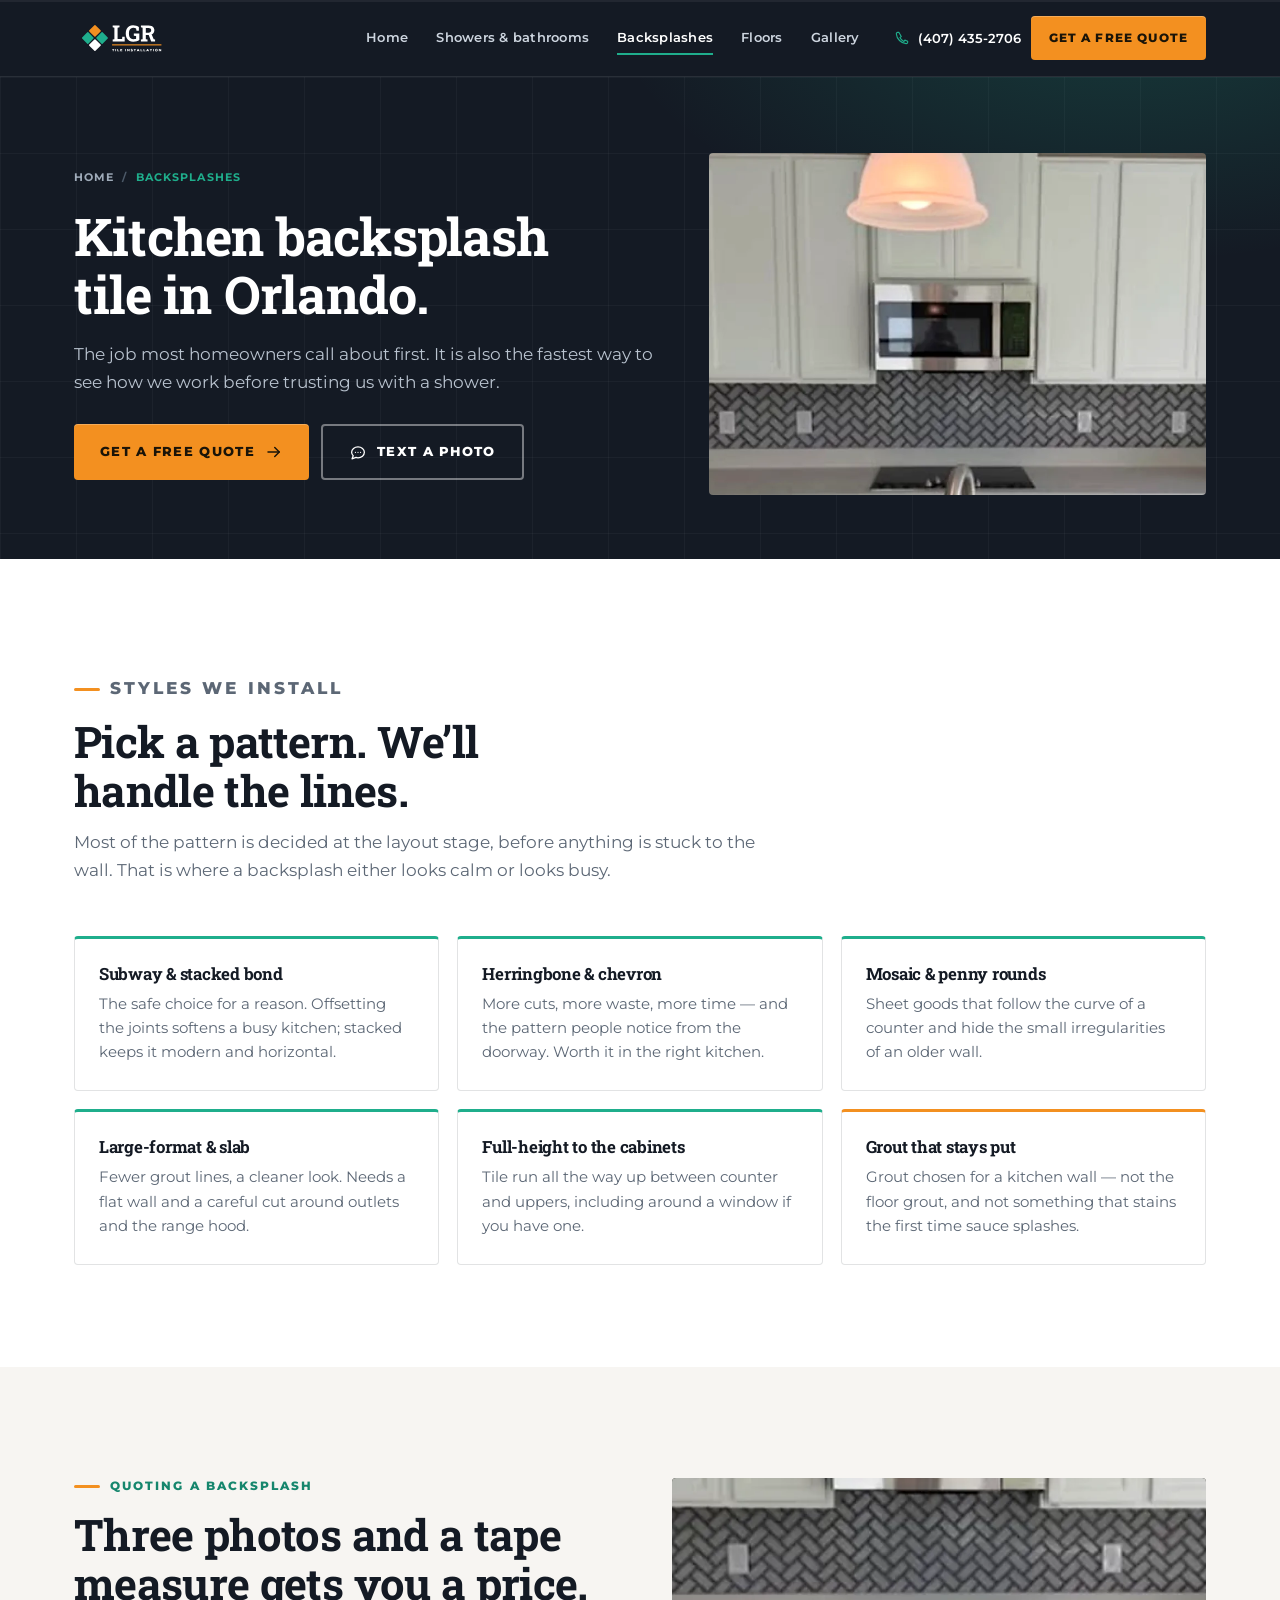
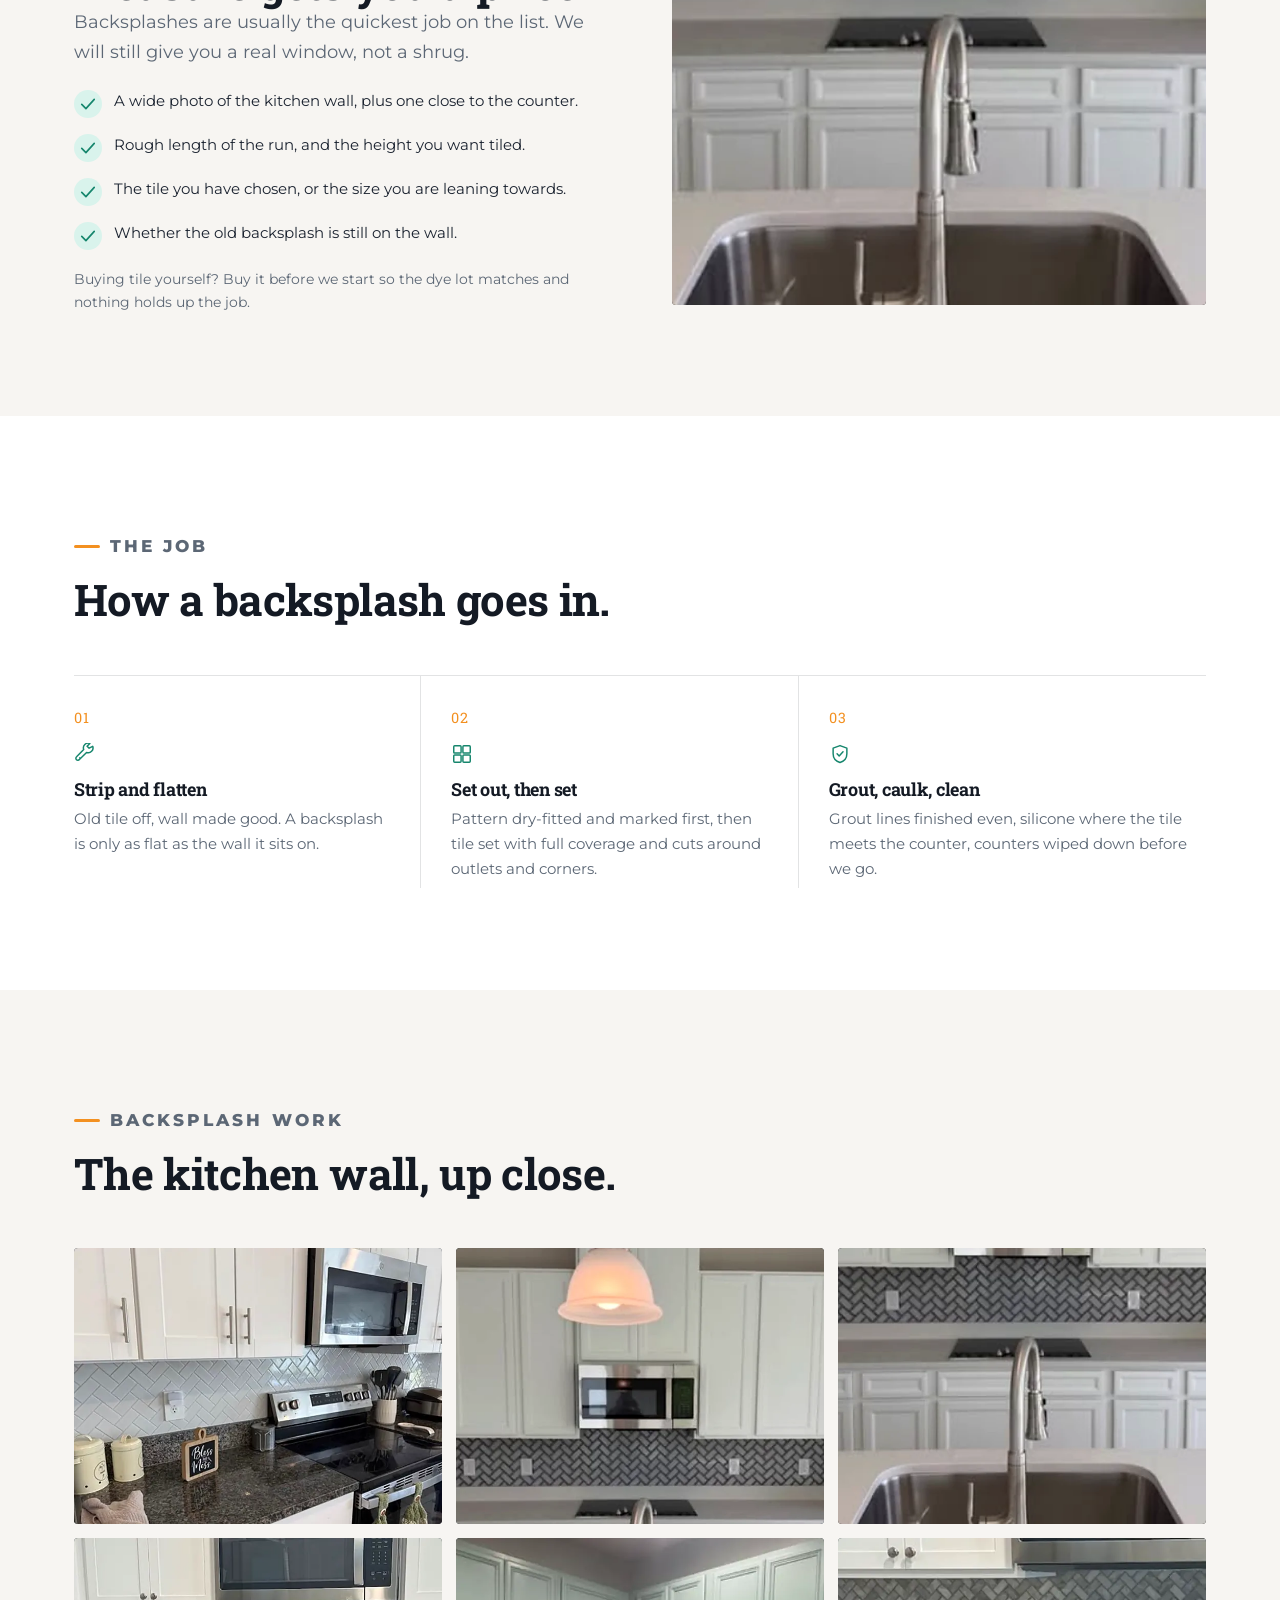
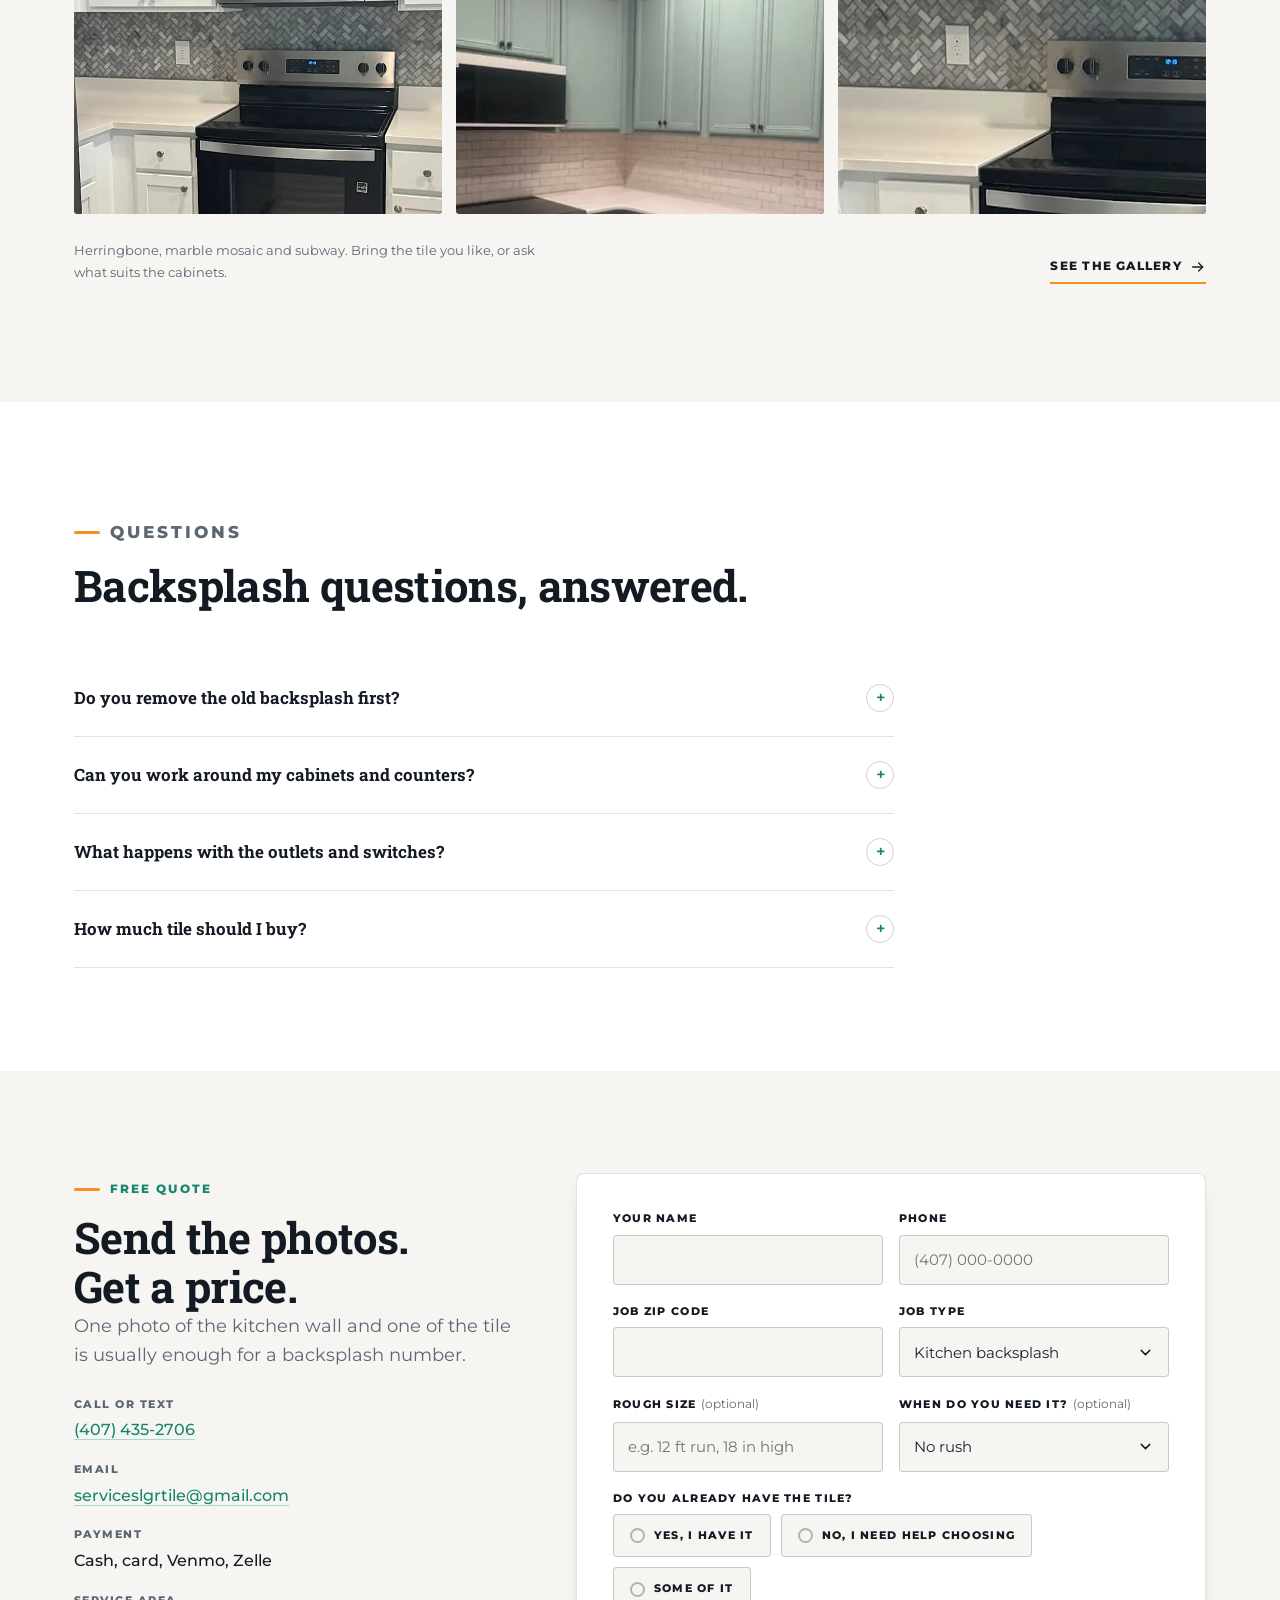
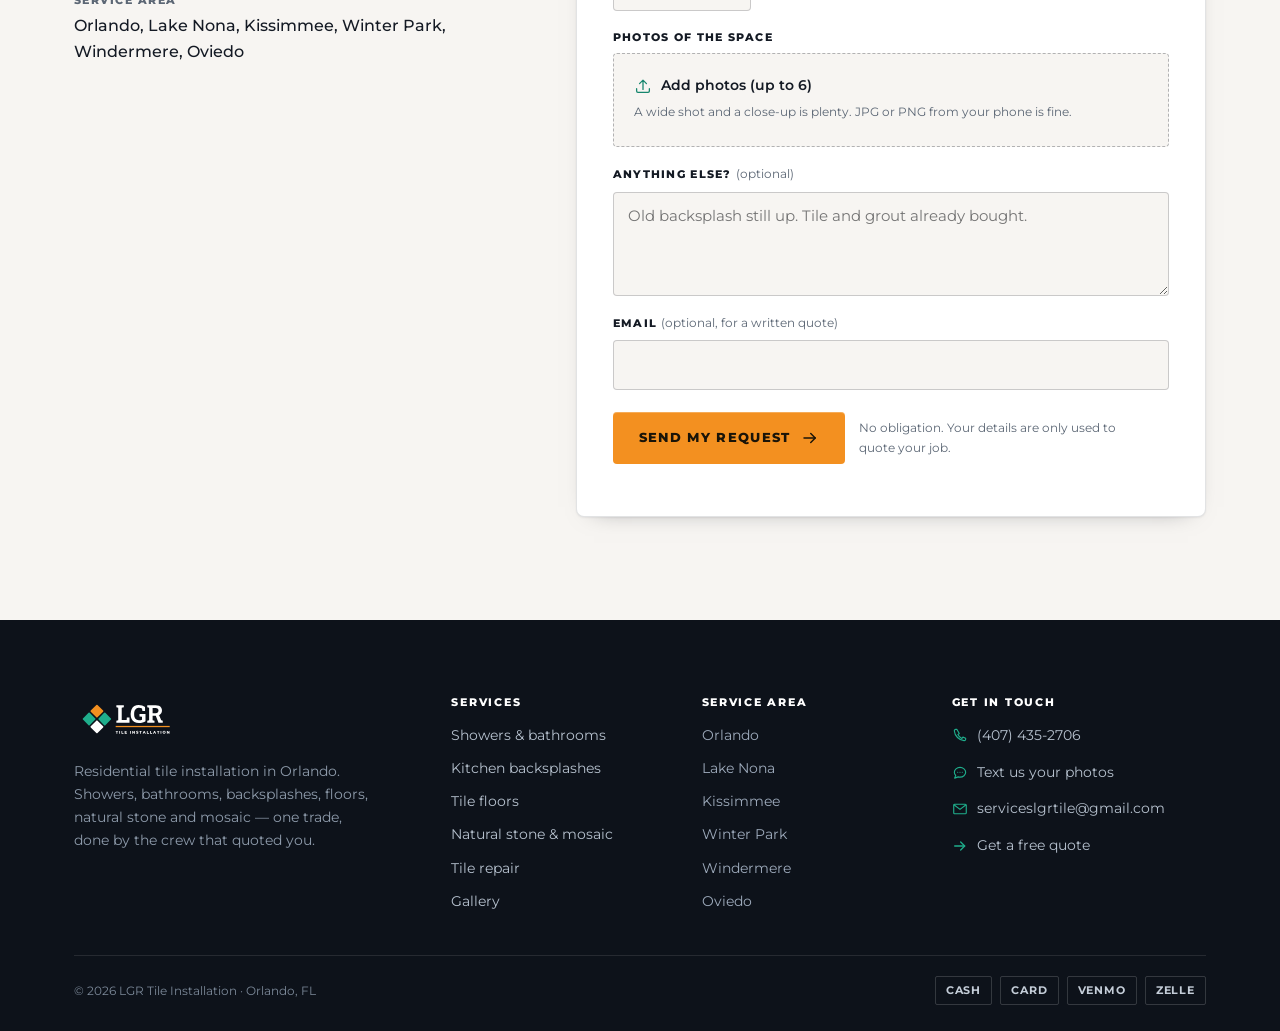
==== commit b33307e6: "Add seven job photos and a rotating tile name in the hero Crops from the new Instagram screenshots f" ====
--- a/backsplashes/index.html
+++ b/backsplashes/index.html
@@ -218,15 +218,18 @@
       <div class="wrap">
         <div class="section-head reveal">
           <p class="eyebrow">Backsplash work</p>
-          <h2 class="h2">The kitchen wall, three ways.</h2>
+          <h2 class="h2">The kitchen wall, up close.</h2>
         </div>
         <div class="gallery-grid">
-          <figure class="shot" data-photo="bs-1" data-alt="Herringbone mosaic backsplash across a white kitchen wall"><span class="shot-label"><span class="tile-dot" aria-hidden="true"></span>Herringbone backsplash</span></figure>
-          <figure class="shot shot--gold" data-photo="bs-2" data-alt="Herringbone tile band between counter and upper cabinets"><span class="shot-label"><span class="tile-dot" aria-hidden="true"></span>Tile detail</span></figure>
-          <figure class="shot" data-photo="bs-3" data-alt="Herringbone backsplash below the microwave and upper cabinets"><span class="shot-label"><span class="tile-dot" aria-hidden="true"></span>Kitchen wall</span></figure>
+          <figure class="shot" data-photo="bs-1" data-alt="White herringbone tile backsplash above a granite counter"><span class="shot-label"><span class="tile-dot" aria-hidden="true"></span>White herringbone</span></figure>
+          <figure class="shot" data-photo="bs-2" data-alt="Herringbone mosaic across a full kitchen wall"><span class="shot-label"><span class="tile-dot" aria-hidden="true"></span>Herringbone wall</span></figure>
+          <figure class="shot shot--gold" data-photo="bs-3" data-alt="Herringbone tile band between the counter and the upper cabinets"><span class="shot-label"><span class="tile-dot" aria-hidden="true"></span>Tile detail</span></figure>
+          <figure class="shot" data-photo="bs-4" data-alt="Dark herringbone marble mosaic behind a black range"><span class="shot-label"><span class="tile-dot" aria-hidden="true"></span>Marble mosaic</span></figure>
+          <figure class="shot" data-photo="bs-5" data-alt="White subway tile beneath pale green cabinets"><span class="shot-label"><span class="tile-dot" aria-hidden="true"></span>Subway</span></figure>
+          <figure class="shot" data-photo="bs-6" data-alt="Herringbone marble mosaic up close beside a range and counter"><span class="shot-label"><span class="tile-dot" aria-hidden="true"></span>Mosaic detail</span></figure>
         </div>
         <div class="work-foot">
-          <p class="work-note">One kitchen, three framings: the full wall, the band above the counter, and the tile up close.</p>
+          <p class="work-note">Herringbone, marble mosaic and subway. Bring the tile you like, or ask what suits the cabinets.</p>
           <a class="text-link" href="/gallery/">See the gallery <svg class="icon" aria-hidden="true"><use href="/assets/sprite.svg#i-arrow"></use></svg></a>
         </div>
       </div>
--- a/assets/motion.css
+++ b/assets/motion.css
@@ -195,6 +195,42 @@
   background: var(--teal);
 }
 
+/* ---------- hero: rotating tile name ----------
+   On wider screens the "<material> specialist" phrase sits on its own line,
+   so a longer material can never re-wrap the rest of the headline. Below
+   760px the headline is static and this block does nothing. */
+
+@media (min-width: 760px) {
+  .hero h1 em {
+    display: block;
+    white-space: nowrap;
+  }
+}
+
+.spec { display: inline-block; }
+
+.spec__word {
+  display: inline-block;
+  transition: opacity 0.3s var(--ease), transform 0.3s var(--ease), filter 0.3s var(--ease);
+}
+.spec__word.is-out {
+  opacity: 0;
+  transform: translateY(-0.26em);
+  filter: blur(3px);
+}
+.spec__word.is-below {
+  transition: none;
+  opacity: 0;
+  transform: translateY(0.26em);
+  filter: blur(3px);
+}
+.spec__measure {
+  position: absolute;
+  visibility: hidden;
+  white-space: nowrap;
+  pointer-events: none;
+}
+
 /* ---------- pointer tilt (cards, work shots) ---------- */
 
 .tilt {
@@ -333,6 +369,7 @@
   .build__meter { display: none; }
   .slab { transform: none; }
   .tilt { transition: none; }
+  .spec__word { transition: none; }
 }
 
 @media print {
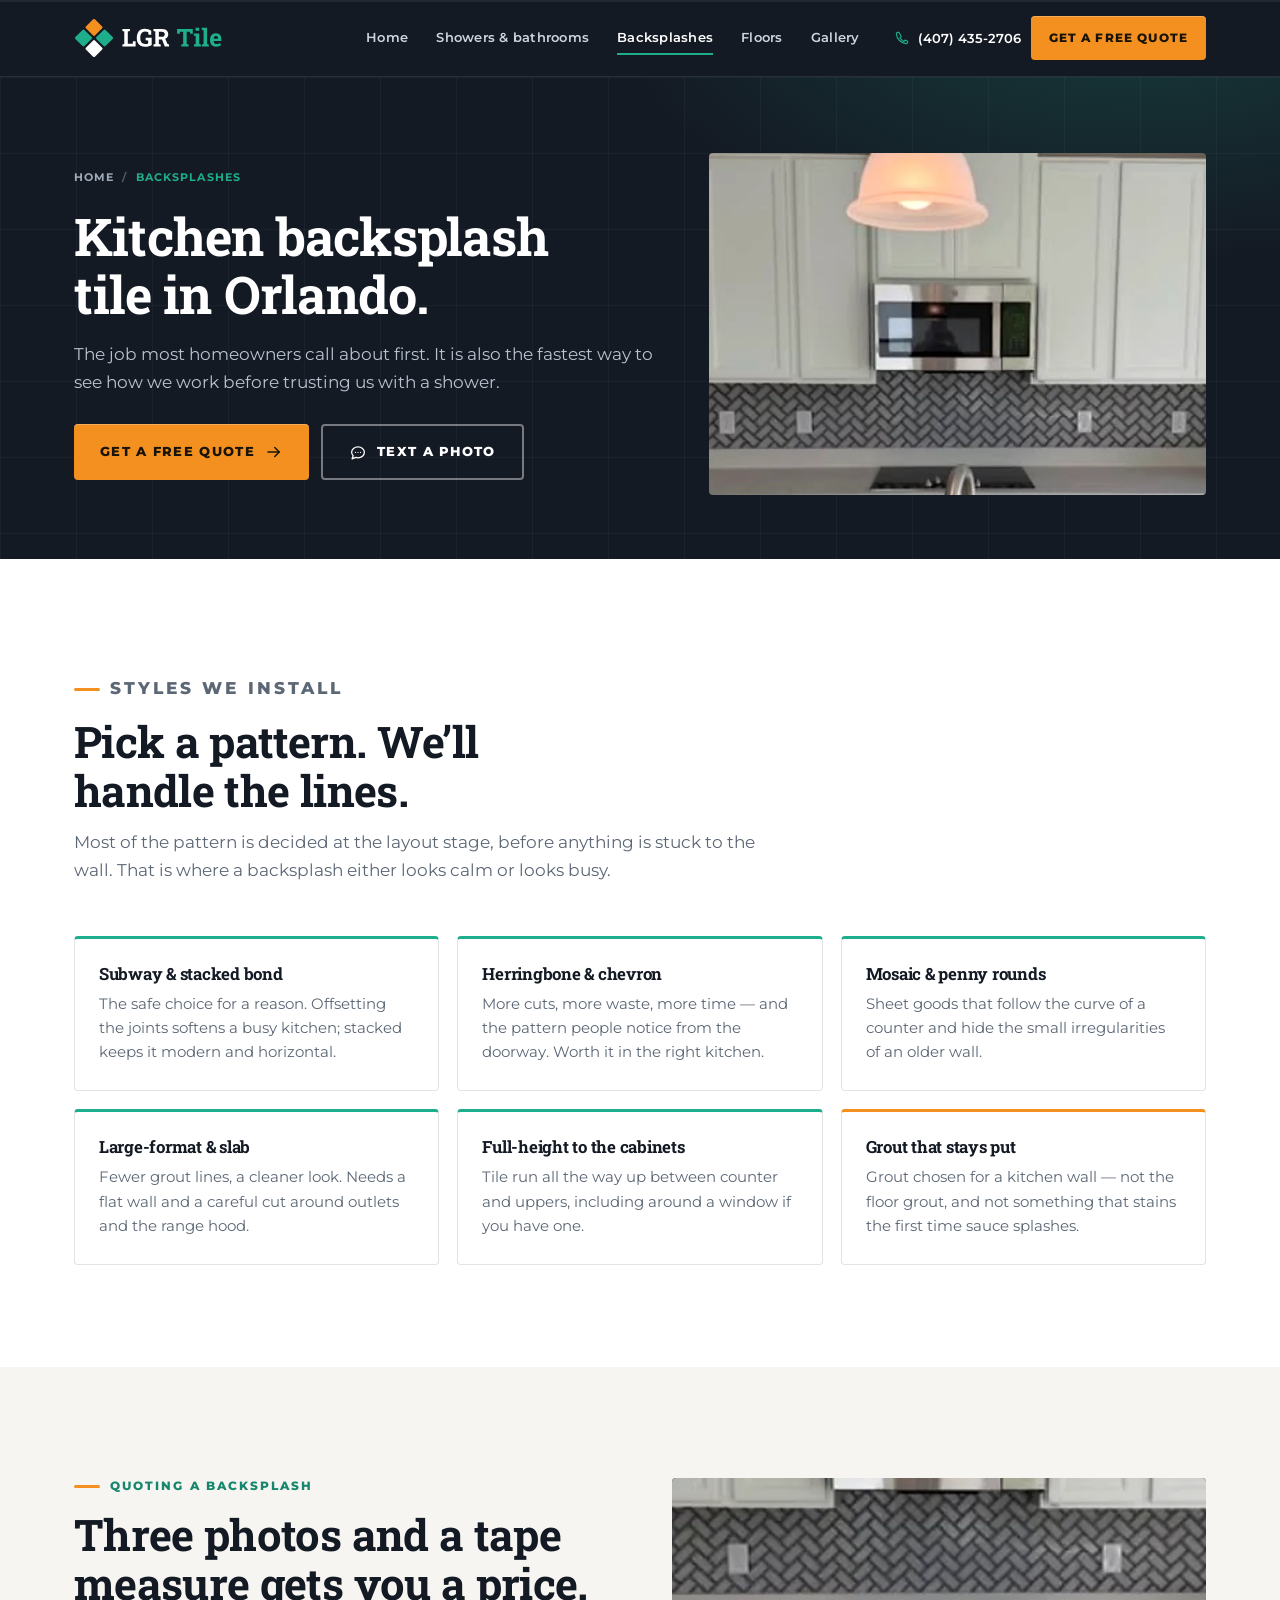
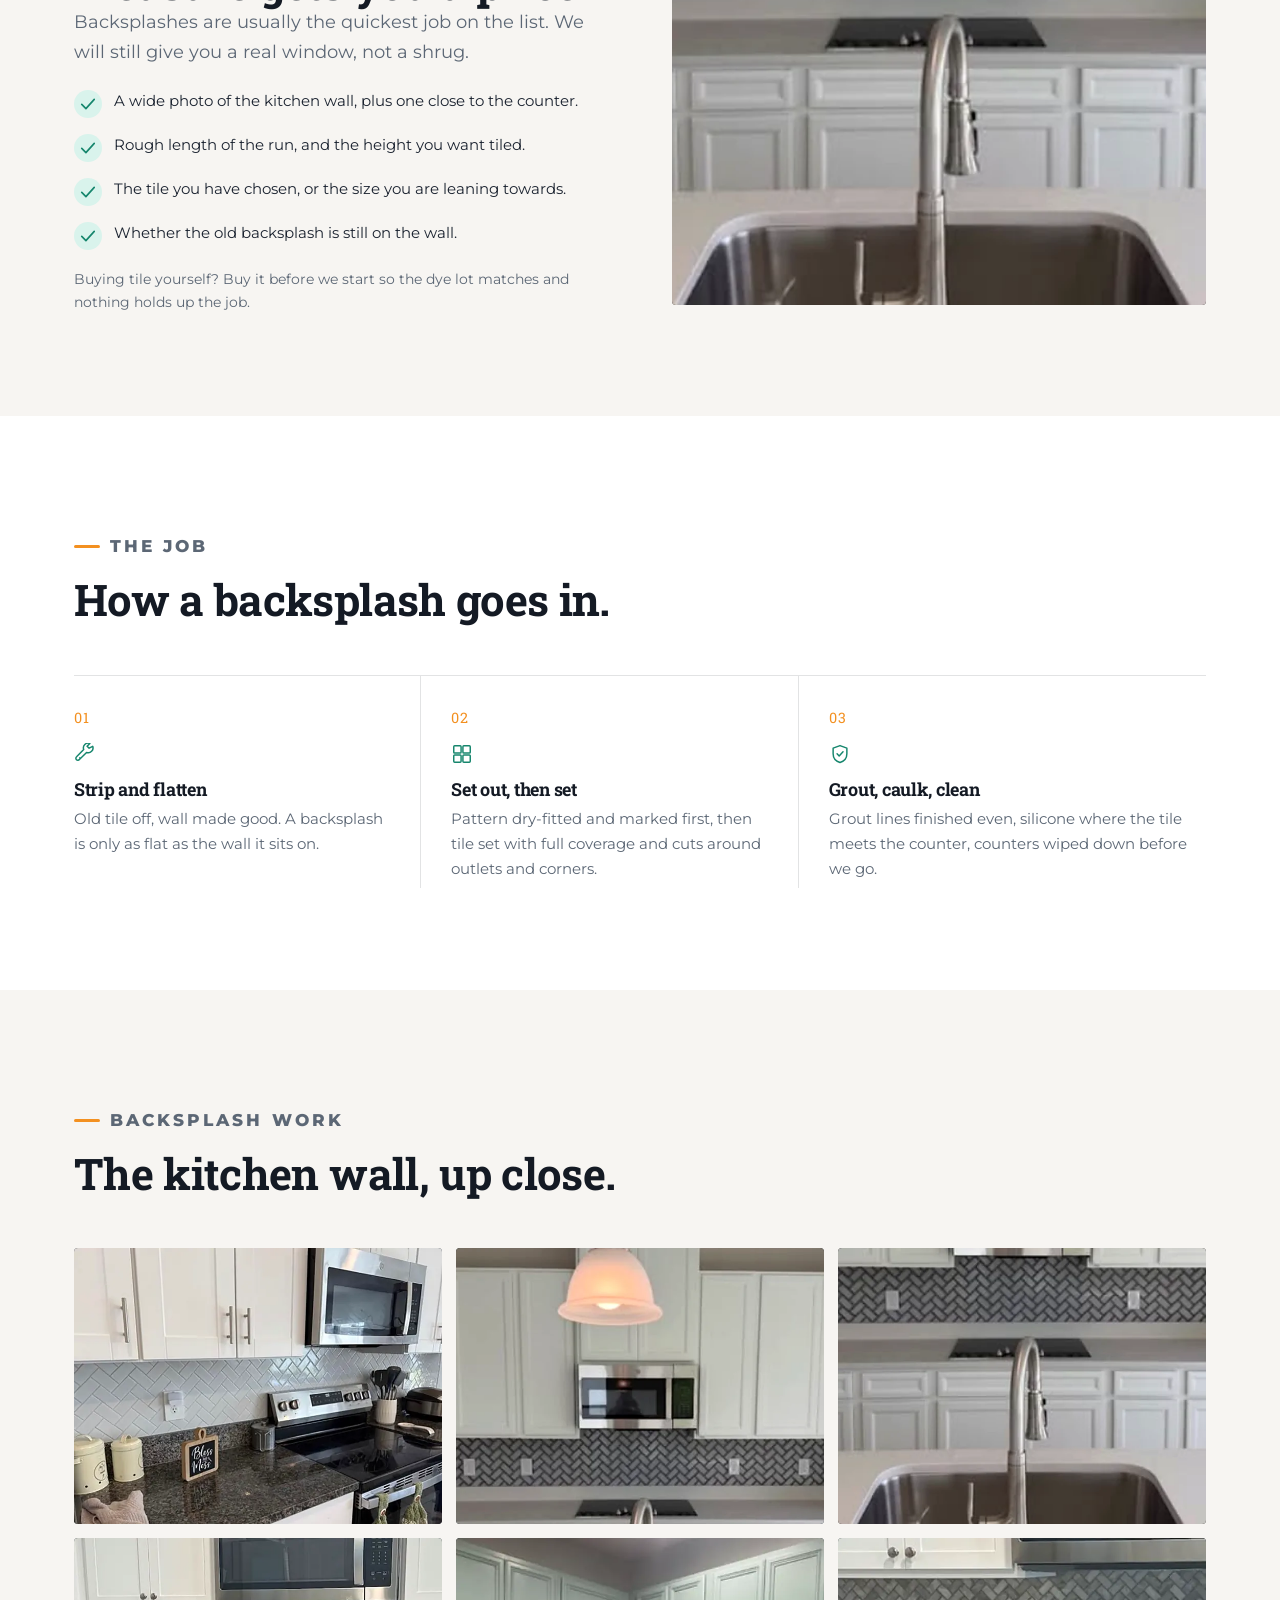
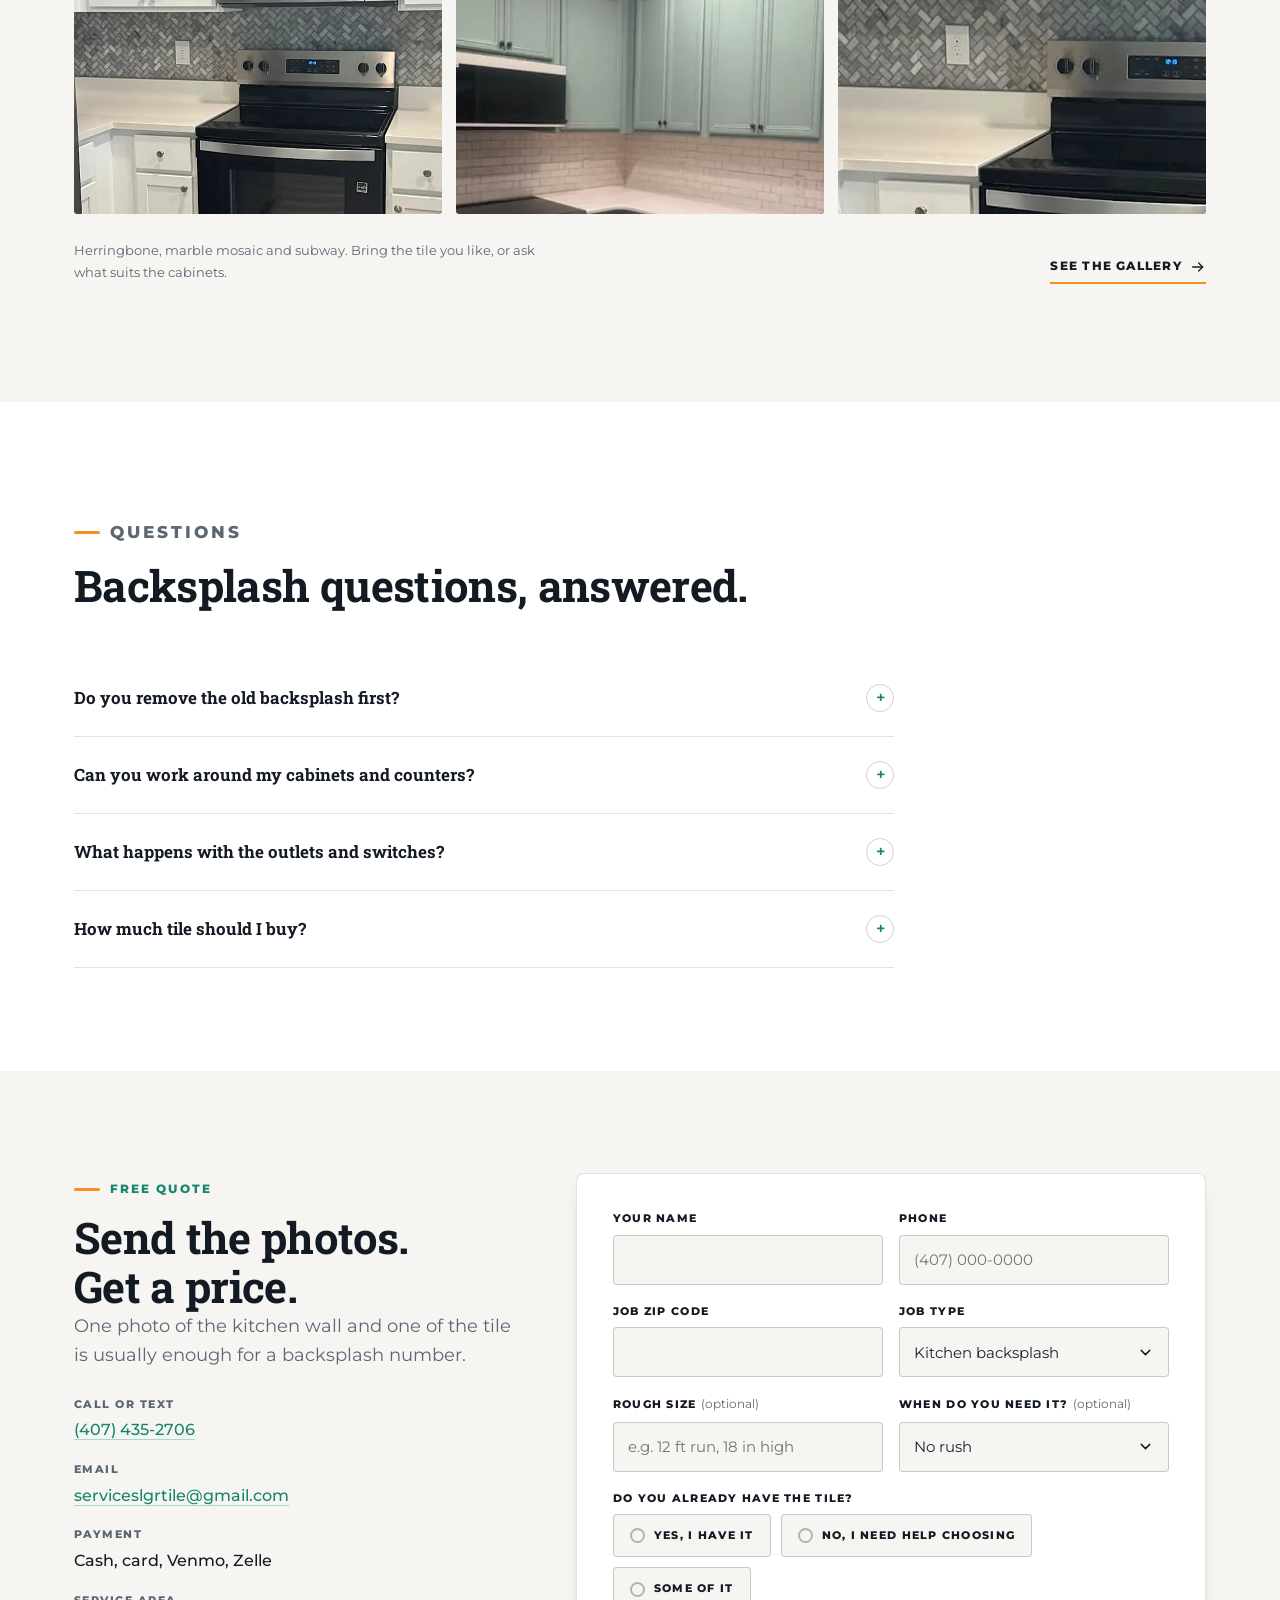
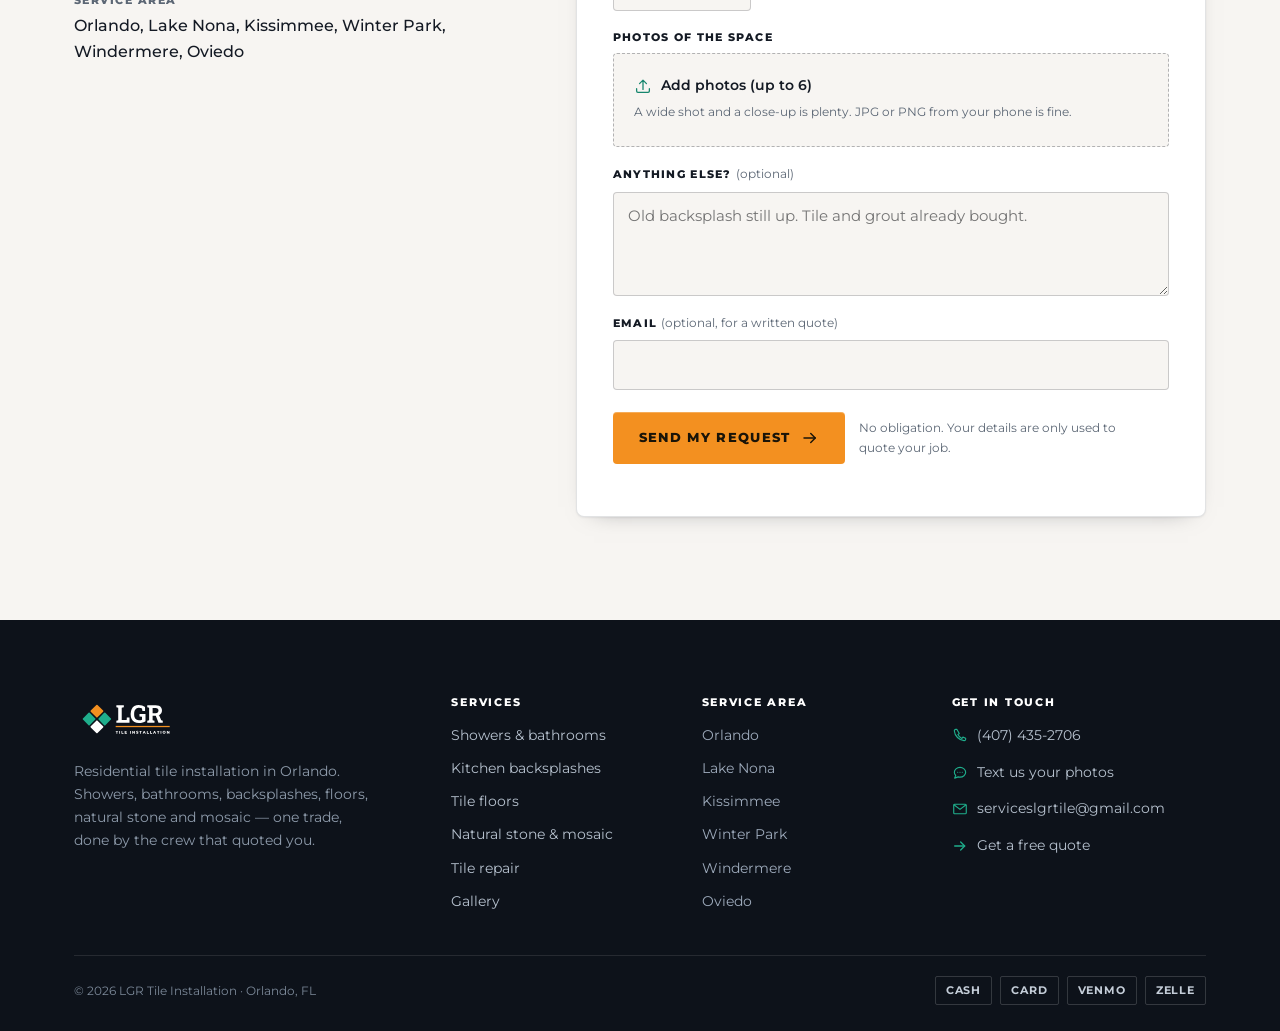
==== commit b26f9d7c: "Tighten the hero, scroll scene and photo loading - Hero uses the gray plank shower (tile is the subj" ====
--- a/backsplashes/index.html
+++ b/backsplashes/index.html
@@ -82,7 +82,7 @@
   <header class="site-header">
     <div class="wrap">
       <a class="brand" href="/" aria-label="LGR Tile Installation — home">
-        <img src="/assets/logo-dark.svg" alt="LGR Tile Installation" width="499" height="220">
+        <img src="/assets/logo-header-dark.svg" alt="LGR Tile Installation" width="352" height="94">
       </a>
       <nav class="nav" id="site-nav" aria-label="Main">
         <a href="/">Home</a>
@@ -124,9 +124,10 @@
             </a>
           </div>
         </div>
-        <figure class="shot shot--tall" data-photo="backsplash-hero" data-alt="Herringbone mosaic kitchen backsplash in a white kitchen">
+        <figure class="shot has-photo shot--tall" data-photo="backsplash-hero" data-alt="Herringbone mosaic kitchen backsplash in a white kitchen">
           <span class="shot-label"><span class="tile-dot" aria-hidden="true"></span>Kitchen backsplash</span>
-        </figure>
+            <img class="photo" src="/assets/photos/kitchen-herringbone-wide.webp" alt="Herringbone mosaic kitchen backsplash in a white kitchen" width="900" height="619" fetchpriority="high" decoding="async">
+          </figure>
       </div>
     </section>
 
@@ -181,8 +182,9 @@
           <p class="area-note">Buying tile yourself? Buy it before we start so the dye lot matches and nothing holds up the job.</p>
         </div>
         <div class="split-media reveal">
-          <figure class="shot shot--gold" data-photo="backsplash-styles" data-alt="Herringbone mosaic band above a kitchen counter">
+          <figure class="shot has-photo shot--gold" data-photo="backsplash-styles" data-alt="Herringbone mosaic band above a kitchen counter">
             <span class="shot-label"><span class="tile-dot" aria-hidden="true"></span>Herringbone mosaic</span>
+            <img class="photo" src="/assets/photos/kitchen-herringbone-detail.webp" alt="Herringbone mosaic band above a kitchen counter" width="700" height="525" loading="lazy" decoding="async">
           </figure>
         </div>
       </div>
@@ -221,12 +223,24 @@
           <h2 class="h2">The kitchen wall, up close.</h2>
         </div>
         <div class="gallery-grid">
-          <figure class="shot" data-photo="bs-1" data-alt="White herringbone tile backsplash above a granite counter"><span class="shot-label"><span class="tile-dot" aria-hidden="true"></span>White herringbone</span></figure>
-          <figure class="shot" data-photo="bs-2" data-alt="Herringbone mosaic across a full kitchen wall"><span class="shot-label"><span class="tile-dot" aria-hidden="true"></span>Herringbone wall</span></figure>
-          <figure class="shot shot--gold" data-photo="bs-3" data-alt="Herringbone tile band between the counter and the upper cabinets"><span class="shot-label"><span class="tile-dot" aria-hidden="true"></span>Tile detail</span></figure>
-          <figure class="shot" data-photo="bs-4" data-alt="Dark herringbone marble mosaic behind a black range"><span class="shot-label"><span class="tile-dot" aria-hidden="true"></span>Marble mosaic</span></figure>
-          <figure class="shot" data-photo="bs-5" data-alt="White subway tile beneath pale green cabinets"><span class="shot-label"><span class="tile-dot" aria-hidden="true"></span>Subway</span></figure>
-          <figure class="shot" data-photo="bs-6" data-alt="Herringbone marble mosaic up close beside a range and counter"><span class="shot-label"><span class="tile-dot" aria-hidden="true"></span>Mosaic detail</span></figure>
+          <figure class="shot has-photo" data-photo="bs-1" data-alt="White herringbone tile backsplash above a granite counter"><span class="shot-label"><span class="tile-dot" aria-hidden="true"></span>White herringbone</span>
+            <img class="photo" src="/assets/photos/kitchen-herringbone-white.webp" alt="White herringbone tile backsplash above a granite counter" width="720" height="540" loading="lazy" decoding="async">
+          </figure>
+          <figure class="shot has-photo" data-photo="bs-2" data-alt="Herringbone mosaic across a full kitchen wall"><span class="shot-label"><span class="tile-dot" aria-hidden="true"></span>Herringbone wall</span>
+            <img class="photo" src="/assets/photos/kitchen-herringbone-43.webp" alt="Herringbone mosaic across a full kitchen wall" width="720" height="540" loading="lazy" decoding="async">
+          </figure>
+          <figure class="shot has-photo shot--gold" data-photo="bs-3" data-alt="Herringbone tile band between the counter and the upper cabinets"><span class="shot-label"><span class="tile-dot" aria-hidden="true"></span>Tile detail</span>
+            <img class="photo" src="/assets/photos/kitchen-herringbone-detail.webp" alt="Herringbone tile band between the counter and the upper cabinets" width="700" height="525" loading="lazy" decoding="async">
+          </figure>
+          <figure class="shot has-photo" data-photo="bs-4" data-alt="Dark herringbone marble mosaic behind a black range"><span class="shot-label"><span class="tile-dot" aria-hidden="true"></span>Marble mosaic</span>
+            <img class="photo" src="/assets/photos/kitchen-mosaic-dark.webp" alt="Dark herringbone marble mosaic behind a black range" width="720" height="540" loading="lazy" decoding="async">
+          </figure>
+          <figure class="shot has-photo" data-photo="bs-5" data-alt="White subway tile beneath pale green cabinets"><span class="shot-label"><span class="tile-dot" aria-hidden="true"></span>Subway</span>
+            <img class="photo" src="/assets/photos/kitchen-subway-green.webp" alt="White subway tile beneath pale green cabinets" width="720" height="540" loading="lazy" decoding="async">
+          </figure>
+          <figure class="shot has-photo" data-photo="bs-6" data-alt="Herringbone marble mosaic up close beside a range and counter"><span class="shot-label"><span class="tile-dot" aria-hidden="true"></span>Mosaic detail</span>
+            <img class="photo" src="/assets/photos/kitchen-mosaic-detail.webp" alt="Herringbone marble mosaic up close beside a range and counter" width="720" height="540" loading="lazy" decoding="async">
+          </figure>
         </div>
         <div class="work-foot">
           <p class="work-note">Herringbone, marble mosaic and subway. Bring the tile you like, or ask what suits the cabinets.</p>
--- a/assets/styles.css
+++ b/assets/styles.css
@@ -293,7 +293,7 @@
 }
 
 .brand { display: block; flex: none; }
-.brand img { height: 42px; width: auto; }
+.brand img { height: 40px; width: auto; }
 
 .nav {
   display: flex;
@@ -513,8 +513,9 @@
 .hero-badge .stars { color: var(--orange); font-size: 0.82rem; letter-spacing: 0.12em; line-height: 1.2; }
 
 @media (max-width: 900px) {
-  .hero .wrap { grid-template-columns: minmax(0, 1fr); padding-block: 40px 56px; }
-  .hero-art { order: -1; max-width: 520px; }
+  .hero .wrap { grid-template-columns: minmax(0, 1fr); padding-block: 28px 56px; }
+  .hero-art { order: 1; max-width: 560px; }
+  .hero-art .shot { aspect-ratio: 16 / 10; }
   .hero-badge { left: auto; right: 12px; bottom: 12px; padding: 10px 14px; }
   .hero-badge strong { font-size: 1.2rem; }
 }
@@ -598,6 +599,7 @@
 .shot--gold { --tone-a: #2b2418; --tone-b: #1a1610; --tile: 72px; }
 .shot--stone { --tone-a: #2a2f36; --tone-b: #1b1f25; --tile: 88px; }
 .shot--tall { min-height: 0; aspect-ratio: 4 / 5; }
+.shot--hero { min-height: 0; aspect-ratio: 4 / 3; }
 
 /* any slot with a ratio set by its context drops the base min-height, so a
    narrow column can never force the grid wider than the screen */
--- a/assets/motion.css
+++ b/assets/motion.css
@@ -34,7 +34,7 @@
   color: #dfe4ea;
   overflow: clip;
 }
-.js .build { height: 260vh; }
+.js .build { height: 150vh; }
 
 .build__sticky {
   display: flex;
@@ -341,14 +341,14 @@
   .build__lede { display: none; }
   .build__steps { margin-top: 12px; gap: 6px; }
   .build__steps li { font-size: 0.8rem; padding-top: 8px; }
-  .js .build { height: 240vh; }
+  .js .build { height: 140vh; }
   .build__stage { max-width: 520px; }
   .slabs { grid-template-columns: repeat(2, minmax(0, 1fr)); gap: 12px; }
   .slab span { letter-spacing: 0.1em; }
 }
 
 @media (max-width: 560px) {
-  .js .build { height: 210vh; }
+  .js .build { height: 130vh; }
   .build__steps li { font-size: 0.78rem; }
   .build__done { left: 8px; bottom: 8px; padding: 5px 9px; font-size: 0.54rem; }
 }
